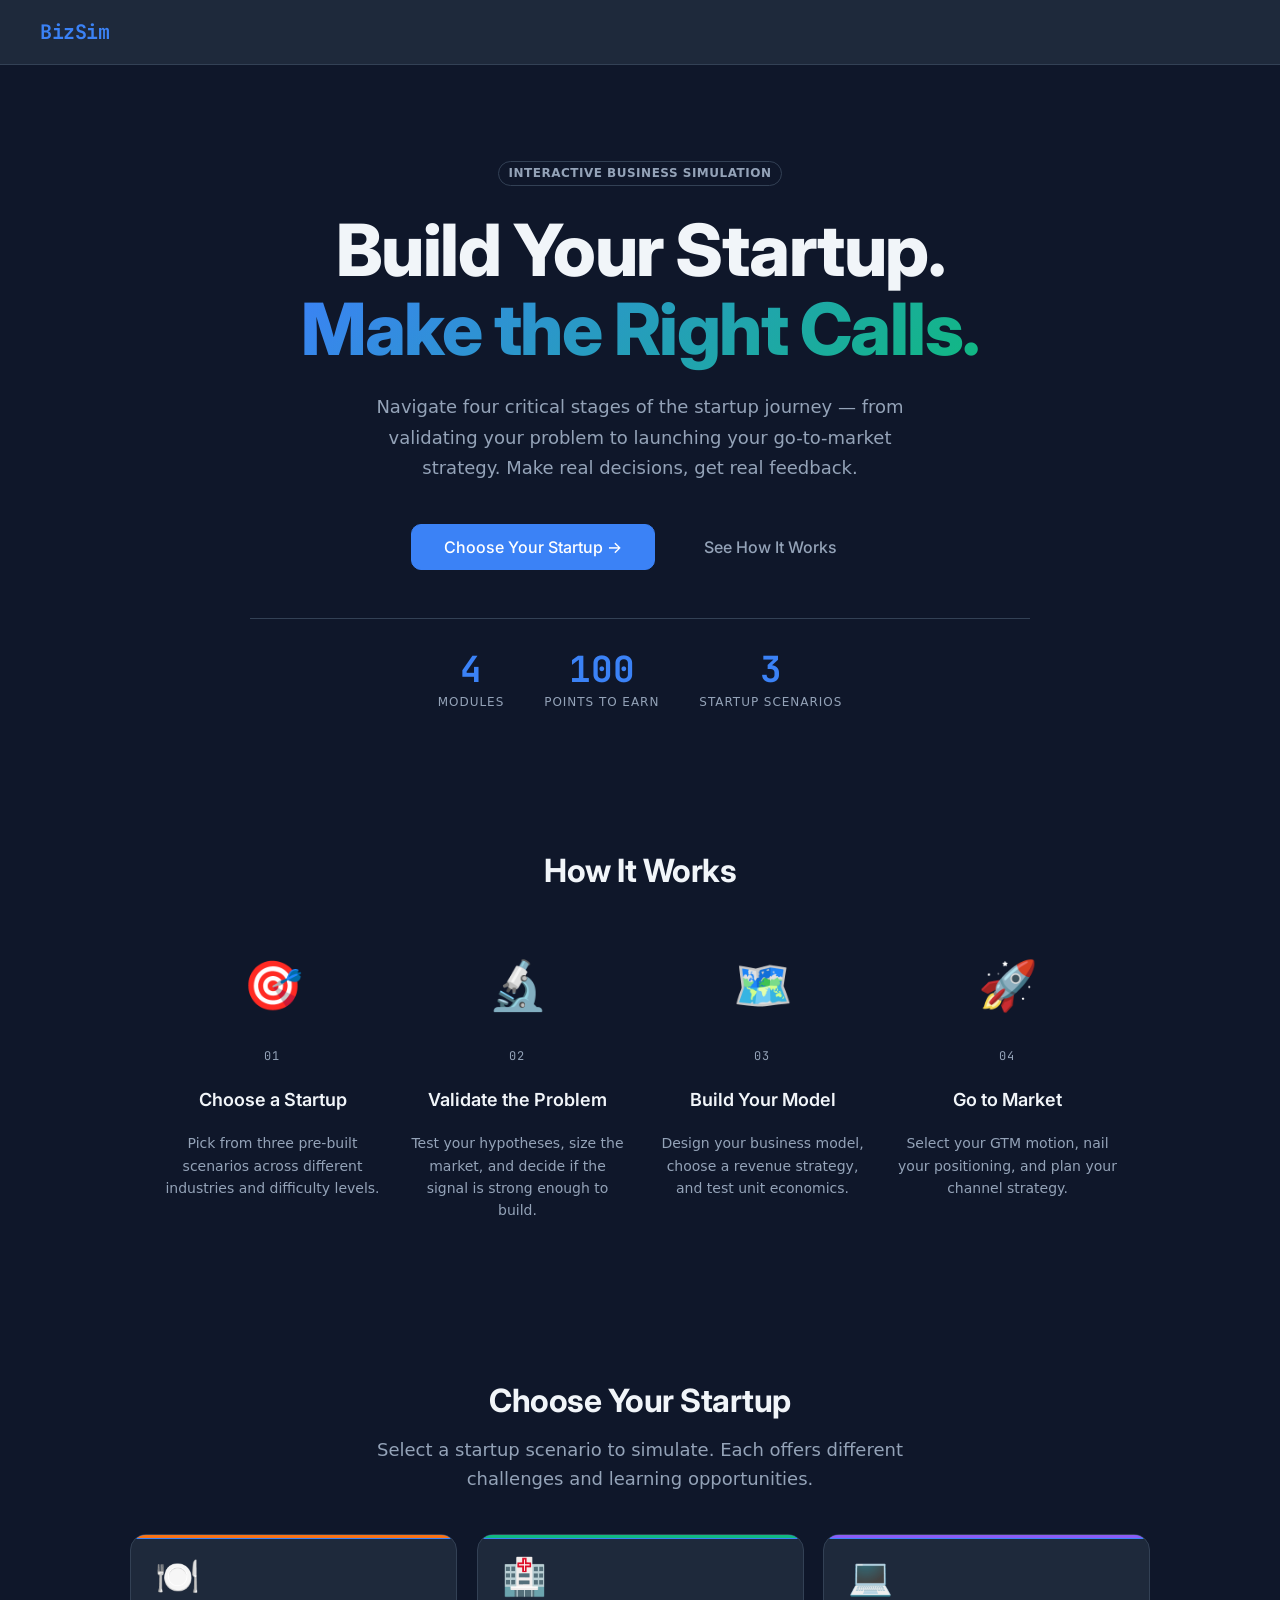
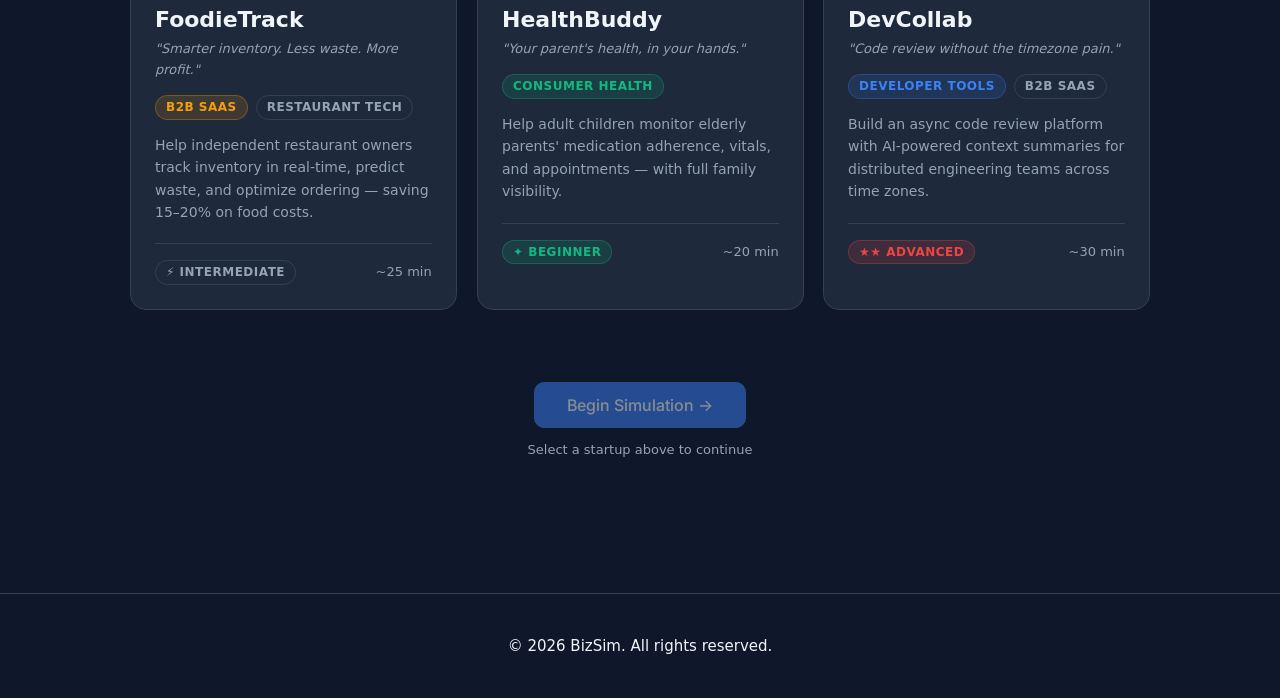
==== index.html @ 6f494bab "Initial commit: Interactive Business Simulation Co-Authored-By: Claude Sonnet 4.6 <noreply@anthropic" ====
<!DOCTYPE html>
<html lang="en">
<head>
  <meta charset="UTF-8">
  <meta name="viewport" content="width=device-width, initial-scale=1.0">
  <title>BizSim — Business Simulation</title>
  <link rel="stylesheet" href="css/main.css">
  <link rel="stylesheet" href="css/animations.css">
  <style>
    /* ─── Landing-specific styles ─────────────────────────────── */

    /* NAV */
    .landing-nav {
      position: fixed;
      top: 0;
      left: 0;
      right: 0;
      z-index: 100;
      display: flex;
      align-items: center;
      justify-content: space-between;
      padding: 16px 40px;
      background: var(--color-surface);
      border-bottom: 1px solid var(--color-border);
      backdrop-filter: blur(12px);
    }
    .landing-nav-logo {
      font-family: var(--font-mono, monospace);
      color: var(--color-primary);
      font-size: 20px;
      font-weight: 700;
      letter-spacing: -0.5px;
    }

    /* HERO */
    .hero {
      max-width: 860px;
      margin: 0 auto;
      padding: 160px 40px 80px;
      text-align: center;
    }
    .hero-eyebrow {
      display: inline-block;
      margin-bottom: 24px;
    }
    .hero-title {
      font-size: clamp(40px, 6vw, 72px);
      font-weight: 800;
      line-height: 1.1;
      letter-spacing: -1.5px;
      color: var(--color-text);
      margin-bottom: 24px;
    }
    .hero-subtitle {
      font-size: 18px;
      line-height: 1.7;
      color: var(--color-text-muted);
      max-width: 560px;
      margin: 0 auto 40px;
    }
    .hero-cta {
      display: flex;
      align-items: center;
      justify-content: center;
      gap: 16px;
      flex-wrap: wrap;
    }
    .hero-stats {
      display: flex;
      align-items: center;
      justify-content: center;
      gap: 40px;
      margin-top: 48px;
      padding-top: 32px;
      border-top: 1px solid var(--color-border);
    }
    .hero-stat {
      text-align: center;
    }
    .hero-stat-num {
      display: block;
      font-size: 36px;
      font-weight: 700;
      color: var(--color-primary);
      font-family: var(--font-mono, monospace);
      line-height: 1;
      margin-bottom: 6px;
    }
    .hero-stat-label {
      display: block;
      font-size: 12px;
      color: var(--color-text-muted);
      text-transform: uppercase;
      letter-spacing: 0.08em;
    }

    /* GRADIENT TEXT */
    .gradient-text {
      background: linear-gradient(135deg, var(--color-primary) 0%, var(--color-success) 100%);
      -webkit-background-clip: text;
      background-clip: text;
      -webkit-text-fill-color: transparent;
    }

    /* HOW IT WORKS */
    .how-it-works-section {
      max-width: 1100px;
      margin: 0 auto;
      padding: 60px 40px;
    }
    .section-title {
      font-size: 32px;
      font-weight: 700;
      text-align: center;
      margin-bottom: 16px;
      color: var(--color-text);
      letter-spacing: -0.5px;
    }
    .section-subtitle {
      text-align: center;
      color: var(--color-text-muted);
      font-size: 18px;
      margin-bottom: 40px;
      max-width: 600px;
      margin-left: auto;
      margin-right: auto;
    }
    .hiw-icon {
      font-size: 48px;
      margin-bottom: 12px;
      display: block;
    }
    .hiw-step-num {
      font-size: 12px;
      color: var(--color-text-muted);
      font-family: var(--font-mono, monospace);
      letter-spacing: 0.1em;
      margin-bottom: 10px;
    }
    .hiw-title {
      font-size: 18px;
      font-weight: 600;
      color: var(--color-text);
      margin-bottom: 10px;
    }
    .hiw-desc {
      font-size: 14px;
      color: var(--color-text-muted);
      line-height: 1.6;
    }

    /* SCENARIO SECTION */
    .scenario-section {
      max-width: 1100px;
      margin: 0 auto;
      padding: 60px 40px;
    }
    .scenario-cta {
      text-align: center;
      margin-top: 40px;
      padding: 32px;
    }
    .scenario-cta .btn {
      margin-bottom: 12px;
    }

    /* FOOTER */
    .landing-footer {
      text-align: center;
      padding: 40px;
      border-top: 1px solid var(--color-border);
      margin-top: 40px;
    }

    /* RESUME DASHBOARD */
    .resume-dashboard {
      max-width: 720px;
      margin: 80px auto;
      padding: 40px;
    }
    .resume-header {
      display: flex;
      align-items: flex-start;
      justify-content: space-between;
      margin-bottom: 24px;
    }
    .resume-score-num {
      font-size: 48px;
      font-weight: 700;
      color: var(--color-primary);
      font-family: var(--font-mono, monospace);
      line-height: 1;
    }
    .resume-title {
      font-size: 28px;
      font-weight: 700;
      color: var(--color-text);
      margin-top: 6px;
    }
    .resume-scenario-badge {
      margin-bottom: 20px;
    }
    .resume-module-row {
      display: flex;
      align-items: center;
      justify-content: space-between;
      padding: 12px 16px;
      background: var(--color-surface);
      border: 1px solid var(--color-border);
      border-radius: 8px;
      margin-bottom: 8px;
    }
    .resume-actions {
      display: flex;
      gap: 16px;
      margin-top: 32px;
      flex-wrap: wrap;
    }

    /* SCENARIO CARDS — enhanced selection */
    .scenario-card {
      position: relative;
      overflow: hidden;
      transition: transform 0.2s ease, box-shadow 0.2s ease;
    }
    .scenario-card:hover {
      transform: translateY(-4px);
      box-shadow: 0 16px 40px rgba(0, 0, 0, 0.4);
    }
    .scenario-card.selected {
      box-shadow: 0 0 0 2px var(--color-primary), 0 16px 40px rgba(59, 130, 246, 0.2);
    }
    .scenario-card-accent {
      position: absolute;
      top: 0;
      left: 0;
      right: 0;
      height: 3px;
    }
    .scenario-select-check {
      position: absolute;
      top: 16px;
      right: 16px;
      width: 24px;
      height: 24px;
      border-radius: 50%;
      background: var(--color-primary);
      color: white;
      font-size: 12px;
      font-weight: 700;
      display: flex;
      align-items: center;
      justify-content: center;
      opacity: 0;
      transform: scale(0.6);
      transition: opacity 0.2s ease, transform 0.2s ease;
    }
    .scenario-card.selected .scenario-select-check {
      opacity: 1;
      transform: scale(1);
    }
    .scenario-card-icon {
      font-size: 36px;
      margin-bottom: 12px;
    }
    .scenario-card-title {
      font-size: 22px;
      font-weight: 700;
      color: var(--color-text);
      margin-bottom: 6px;
    }
    .scenario-card-tagline {
      font-size: 13px;
      color: var(--color-text-muted);
      font-style: italic;
      margin-bottom: 14px;
    }
    .scenario-card-industry {
      display: flex;
      gap: 8px;
      flex-wrap: wrap;
      margin-bottom: 14px;
    }
    .scenario-card-description {
      font-size: 14px;
      color: var(--color-text-muted);
      line-height: 1.6;
      margin-bottom: 20px;
    }
    .scenario-card-footer {
      display: flex;
      align-items: center;
      justify-content: space-between;
      padding-top: 16px;
      border-top: 1px solid var(--color-border);
    }

    /* Scrolled-to anchor offset  */
    #how-it-works {
      scroll-margin-top: 80px;
    }
    #scenario-section {
      scroll-margin-top: 80px;
    }

    /* Utility */
    .hidden { display: none !important; }

    /* Small responsive tweaks */
    @media (max-width: 640px) {
      .landing-nav { padding: 14px 20px; }
      .hero { padding: 120px 20px 60px; }
      .hero-stats { gap: 24px; }
      .how-it-works-section,
      .scenario-section { padding: 40px 20px; }
      .resume-dashboard { padding: 24px 16px; margin: 60px auto; }
    }
  </style>
</head>
<body>
  <!-- No sidebar on landing page — full-width layout -->

  <!-- ── NAV BAR ──────────────────────────────────────────────── -->
  <nav class="landing-nav">
    <div class="landing-nav-logo">BizSim</div>
    <div class="landing-nav-actions">
      <button class="btn btn-ghost" id="btn-reset" style="display:none">Reset Simulation</button>
    </div>
  </nav>

  <!-- ── HERO (new users) ─────────────────────────────────────── -->
  <section class="hero fade-in-up" id="hero-section">
    <div class="hero-eyebrow badge badge-neutral">Interactive Business Simulation</div>
    <h1 class="hero-title">
      Build Your Startup.<br>
      <span class="gradient-text">Make the Right Calls.</span>
    </h1>
    <p class="hero-subtitle">
      Navigate four critical stages of the startup journey — from validating your problem to launching your go-to-market strategy. Make real decisions, get real feedback.
    </p>
    <div class="hero-cta">
      <button class="btn btn-primary btn-lg" id="btn-start-hero">Choose Your Startup →</button>
      <a href="#how-it-works" class="btn btn-ghost btn-lg">See How It Works</a>
    </div>

    <!-- Floating stats -->
    <div class="hero-stats">
      <div class="hero-stat">
        <span class="hero-stat-num">4</span>
        <span class="hero-stat-label">Modules</span>
      </div>
      <div class="hero-stat">
        <span class="hero-stat-num">100</span>
        <span class="hero-stat-label">Points to Earn</span>
      </div>
      <div class="hero-stat">
        <span class="hero-stat-num">3</span>
        <span class="hero-stat-label">Startup Scenarios</span>
      </div>
    </div>
  </section>

  <!-- ── RESUME DASHBOARD (returning users) ──────────────────── -->
  <section class="resume-dashboard hidden fade-in-up" id="resume-section">
    <div class="resume-header">
      <div>
        <div class="page-header-meta">WELCOME BACK</div>
        <h2 class="resume-title">Continue Your Simulation</h2>
      </div>
      <div class="resume-score-display">
        <div class="resume-score-num" id="resume-score">0</div>
        <div class="text-muted text-sm">/ 100 pts</div>
      </div>
    </div>
    <div class="resume-scenario-badge" id="resume-scenario-badge"></div>
    <div class="resume-modules" id="resume-modules"></div>
    <div class="resume-actions">
      <button class="btn btn-primary btn-lg" id="btn-resume">Continue Where I Left Off →</button>
      <button class="btn btn-ghost" id="btn-start-over">Start a New Scenario</button>
    </div>
  </section>

  <!-- ── HOW IT WORKS ─────────────────────────────────────────── -->
  <section class="how-it-works-section" id="how-it-works">
    <h2 class="section-title">How It Works</h2>
    <div class="how-it-works">

      <div class="how-it-works-step fade-in-up stagger-1">
        <span class="hiw-icon">🎯</span>
        <div class="hiw-step-num">01</div>
        <h3 class="hiw-title">Choose a Startup</h3>
        <p class="hiw-desc">Pick from three pre-built scenarios across different industries and difficulty levels.</p>
      </div>

      <div class="how-it-works-step fade-in-up stagger-2">
        <span class="hiw-icon">🔬</span>
        <div class="hiw-step-num">02</div>
        <h3 class="hiw-title">Validate the Problem</h3>
        <p class="hiw-desc">Test your hypotheses, size the market, and decide if the signal is strong enough to build.</p>
      </div>

      <div class="how-it-works-step fade-in-up stagger-3">
        <span class="hiw-icon">🗺️</span>
        <div class="hiw-step-num">03</div>
        <h3 class="hiw-title">Build Your Model</h3>
        <p class="hiw-desc">Design your business model, choose a revenue strategy, and test unit economics.</p>
      </div>

      <div class="how-it-works-step fade-in-up stagger-4">
        <span class="hiw-icon">🚀</span>
        <div class="hiw-step-num">04</div>
        <h3 class="hiw-title">Go to Market</h3>
        <p class="hiw-desc">Select your GTM motion, nail your positioning, and plan your channel strategy.</p>
      </div>

    </div>
  </section>

  <!-- ── SCENARIO SELECTION ───────────────────────────────────── -->
  <section class="scenario-section" id="scenario-section">
    <h2 class="section-title">Choose Your Startup</h2>
    <p class="section-subtitle">Select a startup scenario to simulate. Each offers different challenges and learning opportunities.</p>

    <div class="scenario-grid">

      <!-- FoodieTrack -->
      <div class="scenario-card fade-in-up stagger-1" data-scenario="foodietrack">
        <div class="scenario-card-accent" style="background: #F97316"></div>
        <div class="scenario-select-check">✓</div>
        <div class="scenario-card-icon">🍽️</div>
        <div class="scenario-card-title">FoodieTrack</div>
        <div class="scenario-card-tagline">"Smarter inventory. Less waste. More profit."</div>
        <div class="scenario-card-industry">
          <span class="badge badge-warning">B2B SaaS</span>
          <span class="badge badge-neutral">Restaurant Tech</span>
        </div>
        <p class="scenario-card-description">Help independent restaurant owners track inventory in real-time, predict waste, and optimize ordering — saving 15–20% on food costs.</p>
        <div class="scenario-card-footer">
          <span class="badge badge-neutral">⚡ Intermediate</span>
          <span class="text-muted text-sm">~25 min</span>
        </div>
      </div>

      <!-- HealthBuddy -->
      <div class="scenario-card fade-in-up stagger-2" data-scenario="healthbuddy">
        <div class="scenario-card-accent" style="background: #10B981"></div>
        <div class="scenario-select-check">✓</div>
        <div class="scenario-card-icon">🏥</div>
        <div class="scenario-card-title">HealthBuddy</div>
        <div class="scenario-card-tagline">"Your parent's health, in your hands."</div>
        <div class="scenario-card-industry">
          <span class="badge badge-success">Consumer Health</span>
        </div>
        <p class="scenario-card-description">Help adult children monitor elderly parents' medication adherence, vitals, and appointments — with full family visibility.</p>
        <div class="scenario-card-footer">
          <span class="badge badge-success">✦ Beginner</span>
          <span class="text-muted text-sm">~20 min</span>
        </div>
      </div>

      <!-- DevCollab -->
      <div class="scenario-card fade-in-up stagger-3" data-scenario="devcollab">
        <div class="scenario-card-accent" style="background: #8B5CF6"></div>
        <div class="scenario-select-check">✓</div>
        <div class="scenario-card-icon">💻</div>
        <div class="scenario-card-title">DevCollab</div>
        <div class="scenario-card-tagline">"Code review without the timezone pain."</div>
        <div class="scenario-card-industry">
          <span class="badge badge-primary">Developer Tools</span>
          <span class="badge badge-neutral">B2B SaaS</span>
        </div>
        <p class="scenario-card-description">Build an async code review platform with AI-powered context summaries for distributed engineering teams across time zones.</p>
        <div class="scenario-card-footer">
          <span class="badge badge-danger">★★ Advanced</span>
          <span class="text-muted text-sm">~30 min</span>
        </div>
      </div>

    </div>

    <div class="scenario-cta">
      <button class="btn btn-primary btn-lg" id="btn-begin" disabled>Begin Simulation →</button>
      <p class="text-muted text-sm" id="select-hint">Select a startup above to continue</p>
    </div>
  </section>

  <!-- ── FOOTER ───────────────────────────────────────────────── -->
  <footer class="landing-footer">
    <p>&copy; 2026 BizSim. All rights reserved.</p>
  <script src="js/data.js"></script>
  <script src="js/app.js"></script>
  <script>
    // ── INDEX PAGE LOGIC ─────────────────────────────────────────
    let selectedScenario = null;

    document.addEventListener('DOMContentLoaded', () => {
      const state = BizSim.getState();

      // Show resume dashboard for returning users
      if (state.started && state.scenario) {
        showResumeDashboard(state);
      }

      // ── Scenario card selection ──
      document.querySelectorAll('.scenario-card').forEach(card => {
        card.addEventListener('click', () => {
          document.querySelectorAll('.scenario-card').forEach(c => c.classList.remove('selected'));
          card.classList.add('selected');
          selectedScenario = card.dataset.scenario;
          document.getElementById('btn-begin').disabled = false;
          const name = BizSimData.scenarios[selectedScenario]?.name ?? selectedScenario;
          document.getElementById('select-hint').textContent = `Selected: ${name}`;
        });
      });

      // ── Begin simulation ──
      document.getElementById('btn-begin').addEventListener('click', () => {
        if (!selectedScenario) return;
        BizSim.setState({ scenario: selectedScenario, started: true });
        BizSim.navigate('module-1.html');
      });

      // ── Hero CTA → scroll to scenario picker ──
      document.getElementById('btn-start-hero')?.addEventListener('click', () => {
        document.getElementById('scenario-section').scrollIntoView({ behavior: 'smooth' });
      });

      // ── Resume button ──
      document.getElementById('btn-resume')?.addEventListener('click', () => {
        const modules = state.modules;
        let nextModule = 5;
        for (let i = 1; i <= 4; i++) {
          if (!modules[i]?.completed) { nextModule = i; break; }
        }
        if (nextModule > 4) BizSim.navigate('results.html');
        else BizSim.navigate(`module-${nextModule}.html`);
      });

      // ── Start over ──
      document.getElementById('btn-start-over')?.addEventListener('click', () => {
        document.getElementById('resume-section').classList.add('hidden');
        document.getElementById('hero-section').classList.remove('hidden');
        document.getElementById('scenario-section').scrollIntoView({ behavior: 'smooth' });
      });

      // ── Reset simulation ──
      document.getElementById('btn-reset')?.addEventListener('click', () => {
        if (confirm('Reset the simulation? All progress will be lost.')) {
          BizSim.reset();
        }
      });
    });

    function showResumeDashboard(state) {
      document.getElementById('hero-section').classList.add('hidden');
      document.getElementById('resume-section').classList.remove('hidden');
      document.getElementById('btn-reset').style.display = 'block';

      // Score
      document.getElementById('resume-score').textContent = state.totalScore ?? 0;

      // Scenario badge
      const scenario = BizSimData.scenarios[state.scenario];
      const pill = document.getElementById('resume-scenario-badge');
      if (scenario) {
        pill.innerHTML = `<span class="badge badge-neutral">${scenario.icon ?? ''} ${scenario.name}</span>`;
      }

      // Module status list
      const container = document.getElementById('resume-modules');
      const moduleNames = [
        'Problem & Market Validation',
        'Customer Discovery',
        'Business Model Basics',
        'Go-to-Market Strategy',
      ];
      container.innerHTML = moduleNames.map((name, i) => {
        const mod = state.modules?.[i + 1];
        const status = mod?.completed
          ? `<span class="badge badge-success">✓ ${mod.score} pts</span>`
          : `<span class="badge badge-neutral">Not started</span>`;
        return `<div class="resume-module-row"><span class="text-sm">Module ${i + 1}: ${name}</span>${status}</div>`;
      }).join('');
    }
  </script>
</body>
</html>
---- css/main.css ----
/* ==========================================================================
   BizSim — Main CSS
   Design System & Complete Component Library
   ========================================================================== */

@import url('https://fonts.googleapis.com/css2?family=Inter:wght@400;500;600;700;800&family=JetBrains+Mono:wght@400;500&display=swap');

/* ==========================================================================
   1. CSS CUSTOM PROPERTIES
   ========================================================================== */

:root {
  /* Color Palette */
  --color-bg:              #0F172A;
  --color-surface:         #1E293B;
  --color-surface-2:       #263548;
  --color-border:          #334155;
  --color-primary:         #3B82F6;
  --color-primary-hover:   #2563EB;
  --color-primary-glow:    rgba(59, 130, 246, 0.15);
  --color-success:         #10B981;
  --color-success-glow:    rgba(16, 185, 129, 0.15);
  --color-warning:         #F59E0B;
  --color-warning-glow:    rgba(245, 158, 11, 0.15);
  --color-danger:          #EF4444;
  --color-danger-glow:     rgba(239, 68, 68, 0.15);
  --color-text:            #F1F5F9;
  --color-text-muted:      #94A3B8;
  --color-text-subtle:     #64748B;
  --color-sidebar:         #0D1B2E;
  --color-sidebar-active:  #1E3A5F;

  /* Typography */
  --font-heading: 'Inter', system-ui, sans-serif;
  --font-body:    system-ui, -apple-system, sans-serif;
  --font-mono:    'JetBrains Mono', monospace;

  /* Spacing Scale */
  --space-1:  4px;
  --space-2:  8px;
  --space-3:  12px;
  --space-4:  16px;
  --space-5:  20px;
  --space-6:  24px;
  --space-8:  32px;
  --space-10: 40px;
  --space-12: 48px;
  --space-16: 64px;

  /* Border Radius */
  --radius-sm:   6px;
  --radius-md:   10px;
  --radius-lg:   16px;
  --radius-xl:   24px;
  --radius-full: 9999px;

  /* Shadows */
  --shadow-sm:          0 1px 3px rgba(0, 0, 0, 0.3), 0 1px 2px rgba(0, 0, 0, 0.4);
  --shadow-md:          0 4px 12px rgba(0, 0, 0, 0.4), 0 2px 4px rgba(0, 0, 0, 0.3);
  --shadow-lg:          0 12px 32px rgba(0, 0, 0, 0.5);
  --shadow-glow-primary: 0 0 20px rgba(59, 130, 246, 0.3);
}


/* ==========================================================================
   2. RESET & BASE
   ========================================================================== */

*,
*::before,
*::after {
  box-sizing: border-box;
  margin: 0;
  padding: 0;
}

html {
  scroll-behavior: smooth;
  -webkit-text-size-adjust: 100%;
}

body {
  background-color: var(--color-bg);
  color: var(--color-text);
  font-family: var(--font-body);
  font-size: 15px;
  line-height: 1.6;
  min-height: 100vh;
  -webkit-font-smoothing: antialiased;
  -moz-osx-font-smoothing: grayscale;
}

h1, h2, h3, h4, h5, h6 {
  font-family: var(--font-heading);
  line-height: 1.2;
  font-weight: 700;
}

a {
  color: var(--color-primary);
  text-decoration: none;
}

a:hover {
  text-decoration: underline;
}

img,
video,
svg {
  display: block;
  max-width: 100%;
}

button,
input,
select,
textarea {
  font-family: inherit;
  font-size: inherit;
}

ul,
ol {
  list-style: none;
}

hr {
  border: none;
  border-top: 1px solid var(--color-border);
}


/* ==========================================================================
   3. LAYOUT SHELL
   ========================================================================== */

.layout-shell {
  display: flex;
  height: 100vh;
  overflow: hidden;
}

.sidebar {
  width: 240px;
  flex-shrink: 0;
  display: flex;
  flex-direction: column;
  background-color: var(--color-sidebar);
  border-right: 1px solid var(--color-border);
  overflow-y: auto;
  overflow-x: hidden;
  scrollbar-width: thin;
  scrollbar-color: var(--color-border) transparent;
}

.sidebar::-webkit-scrollbar {
  width: 4px;
}

.sidebar::-webkit-scrollbar-track {
  background: transparent;
}

.sidebar::-webkit-scrollbar-thumb {
  background: var(--color-border);
  border-radius: var(--radius-full);
}

.main-content {
  flex: 1;
  overflow-y: auto;
  background-color: var(--color-bg);
  scrollbar-width: thin;
  scrollbar-color: var(--color-border) transparent;
}

.main-content::-webkit-scrollbar {
  width: 6px;
}

.main-content::-webkit-scrollbar-track {
  background: transparent;
}

.main-content::-webkit-scrollbar-thumb {
  background: var(--color-border);
  border-radius: var(--radius-full);
}

.page-wrapper {
  max-width: 900px;
  margin: 0 auto;
  padding: var(--space-10) var(--space-8);
}


/* ==========================================================================
   4. SIDEBAR COMPONENTS
   ========================================================================== */

/* Logo */
.sidebar-logo {
  padding: var(--space-6) var(--space-5);
  border-bottom: 1px solid var(--color-border);
  flex-shrink: 0;
}

.sidebar-logo-name,
.logo-text {
  font-family: var(--font-mono);
  font-size: 20px;
  font-weight: 700;
  color: var(--color-primary);
  letter-spacing: -0.5px;
  line-height: 1;
  margin-bottom: var(--space-1);
}

.sidebar-logo-tagline,
.logo-tagline {
  font-size: 11px;
  color: var(--color-text-subtle);
  font-weight: 400;
  letter-spacing: 0.3px;
}

/* Scenario Pill */
.sidebar-scenario-pill {
  display: flex;
  align-items: center;
  gap: var(--space-2);
  margin: var(--space-4) var(--space-5);
  padding: var(--space-2) var(--space-3);
  background-color: var(--color-surface);
  border: 1px solid var(--color-border);
  border-radius: var(--radius-full);
  font-size: 12px;
  color: var(--color-text-muted);
  font-weight: 500;
}

.sidebar-scenario-dot {
  width: 8px;
  height: 8px;
  border-radius: var(--radius-full);
  background-color: var(--color-primary);
  flex-shrink: 0;
}

.sidebar-scenario-name {
  overflow: hidden;
  text-overflow: ellipsis;
  white-space: nowrap;
}

/* Nav */
.sidebar-nav {
  display: flex;
  flex-direction: column;
  padding: var(--space-2) 0;
  flex: 1;
}

.sidebar-nav-item {
  display: flex;
  align-items: center;
  gap: var(--space-3);
  padding: 10px var(--space-5);
  color: var(--color-text-muted);
  font-size: 14px;
  font-weight: 500;
  text-decoration: none;
  cursor: pointer;
  position: relative;
  border-left: 3px solid transparent;
  transition: background-color 0.15s ease, color 0.15s ease, border-color 0.15s ease;
  user-select: none;
}

.sidebar-nav-item:hover:not(.locked) {
  background-color: var(--color-surface);
  color: var(--color-text);
  text-decoration: none;
}

.sidebar-nav-item.active {
  border-left-color: var(--color-primary);
  background-color: var(--color-sidebar-active);
  color: var(--color-text);
}

.sidebar-nav-item.locked {
  color: var(--color-text-subtle);
  cursor: not-allowed;
  opacity: 0.6;
}

.sidebar-nav-item.done {
  color: var(--color-success);
}

.sidebar-nav-icon,
.nav-icon {
  font-size: 16px;
  flex-shrink: 0;
  width: 20px;
  text-align: center;
}

.sidebar-nav-label,
.nav-label {
  flex: 1;
  overflow: hidden;
  text-overflow: ellipsis;
  white-space: nowrap;
}

.sidebar-nav-status,
.nav-status {
  font-size: 12px;
  flex-shrink: 0;
  margin-left: auto;
}

.sidebar-nav-item.done .sidebar-nav-status::after {
  content: '✓';
  color: var(--color-success);
}

.sidebar-nav-item.locked .sidebar-nav-status::after {
  content: '🔒';
  font-size: 11px;
}

/* Divider */
.sidebar-divider {
  border: none;
  border-top: 1px solid var(--color-border);
  margin: var(--space-4) var(--space-5);
}

/* Footer */
.sidebar-footer {
  padding: var(--space-5);
  border-top: 1px solid var(--color-border);
  flex-shrink: 0;
}


/* ==========================================================================
   5. HEALTH SCORE RING
   ========================================================================== */

.score-ring-container {
  position: relative;
  width: 80px;
  height: 80px;
  margin: 0 auto;
}

.score-ring-label {
  font-size: 11px;
  color: var(--color-text-subtle);
  text-transform: uppercase;
  letter-spacing: 0.8px;
  font-weight: 600;
  margin-bottom: var(--space-2);
}

.score-ring {
  width: 80px;
  height: 80px;
  overflow: visible;
}

.score-ring-track {
  fill: none;
  stroke: var(--color-surface-2);
  stroke-width: 6;
}

.score-ring-fill {
  fill: none;
  stroke: var(--color-primary);
  stroke-width: 6;
  stroke-linecap: round;
  stroke-dasharray: 251;
  stroke-dashoffset: 251;
  transition: stroke-dashoffset 1s cubic-bezier(0.4, 0, 0.2, 1);
}

.score-ring-text {
  position: absolute;
  top: 50%;
  left: 50%;
  transform: translate(-50%, -50%);
  text-align: center;
  pointer-events: none;
  display: flex;
  flex-direction: column;
  align-items: center;
  justify-content: center;
}

.score-ring-num {
  display: block;
  font-size: 18px;
  font-weight: 800;
  color: var(--color-text);
  font-family: var(--font-heading);
  line-height: 1;
}

.score-ring-denom {
  display: block;
  font-size: 10px;
  color: var(--color-text-muted);
}


/* ==========================================================================
   6. PAGE HEADER
   ========================================================================== */

.page-header {
  margin-bottom: var(--space-8);
}

.page-header-meta {
  display: inline-block;
  font-size: 11px;
  font-weight: 700;
  color: var(--color-primary);
  text-transform: uppercase;
  letter-spacing: 1.5px;
  margin-bottom: var(--space-3);
}

.page-header-title {
  font-size: 28px;
  font-weight: 700;
  color: var(--color-text);
  line-height: 1.2;
  margin-bottom: var(--space-2);
}

.page-header-subtitle {
  font-size: 16px;
  color: var(--color-text-muted);
  line-height: 1.5;
  max-width: 640px;
}

/* Step Indicator */
.step-indicator {
  display: flex;
  align-items: center;
  gap: 0;
  margin-top: var(--space-6);
}

.step-dot {
  width: 8px;
  height: 8px;
  border-radius: var(--radius-full);
  background-color: var(--color-surface);
  border: 2px solid var(--color-border);
  flex-shrink: 0;
  transition: all 0.2s ease;
  position: relative;
}

.step-dot.active,
.step-dot--active {
  width: 12px;
  height: 12px;
  background-color: var(--color-primary);
  border-color: var(--color-primary);
}

.step-dot.done,
.step-dot--done {
  background-color: var(--color-success);
  border-color: var(--color-success);
  display: flex;
  align-items: center;
  justify-content: center;
  width: 12px;
  height: 12px;
}

.step-dot.done::after,
.step-dot--done::after {
  content: '✓';
  font-size: 7px;
  color: var(--color-bg);
  font-weight: 800;
  line-height: 1;
}

.step-dot--upcoming {
  background-color: var(--color-surface);
  border-color: var(--color-border);
}

.step-connector {
  flex: 1;
  height: 0;
  border-top: 1px dashed var(--color-border);
  min-width: var(--space-4);
}


/* ==========================================================================
   7. CARDS
   ========================================================================== */

.card {
  background-color: var(--color-surface);
  border: 1px solid var(--color-border);
  border-radius: var(--radius-lg);
  padding: var(--space-6);
  box-shadow: var(--shadow-sm);
}

.card-elevated {
  background-color: var(--color-surface-2);
  border: 1px solid var(--color-border);
  border-radius: var(--radius-lg);
  padding: var(--space-6);
  box-shadow: var(--shadow-md);
}

.card-interactive {
  background-color: var(--color-surface);
  border: 1px solid var(--color-border);
  border-radius: var(--radius-lg);
  padding: var(--space-6);
  box-shadow: var(--shadow-sm);
  cursor: pointer;
  transition: transform 0.2s ease, box-shadow 0.2s ease, border-color 0.2s ease;
  user-select: none;
}

.card-interactive:hover {
  border-color: var(--color-primary);
  transform: translateY(-2px);
  box-shadow: var(--shadow-glow-primary);
}

.card-header {
  display: flex;
  align-items: center;
  justify-content: space-between;
  margin-bottom: var(--space-4);
}

.card-title {
  font-size: 18px;
  font-weight: 600;
  color: var(--color-text);
  line-height: 1.3;
}

.card-subtitle {
  font-size: 14px;
  color: var(--color-text-muted);
  margin-top: var(--space-1);
}

.card-body {
  /* main content area — no default styles, flexible */
}

.card-footer {
  display: flex;
  align-items: center;
  justify-content: space-between;
  border-top: 1px solid var(--color-border);
  padding-top: var(--space-4);
  margin-top: var(--space-4);
}


/* ==========================================================================
   8. BUTTONS
   ========================================================================== */

.btn {
  display: inline-flex;
  align-items: center;
  justify-content: center;
  gap: var(--space-2);
  padding: 10px var(--space-5);
  border-radius: var(--radius-md);
  font-family: var(--font-heading);
  font-size: 14px;
  font-weight: 500;
  line-height: 1;
  cursor: pointer;
  border: 1px solid transparent;
  text-decoration: none;
  white-space: nowrap;
  user-select: none;
  transition: all 0.15s ease;
  -webkit-tap-highlight-color: transparent;
}

.btn:focus-visible {
  outline: 2px solid var(--color-primary);
  outline-offset: 2px;
}

/* Variants */
.btn-primary {
  background-color: var(--color-primary);
  color: #fff;
  border-color: var(--color-primary);
}

.btn-primary:hover {
  background-color: var(--color-primary-hover);
  border-color: var(--color-primary-hover);
  box-shadow: var(--shadow-glow-primary);
}

.btn-secondary {
  background-color: transparent;
  color: var(--color-text);
  border-color: var(--color-border);
}

.btn-secondary:hover {
  background-color: var(--color-surface);
  border-color: var(--color-text-muted);
}

.btn-ghost {
  background-color: transparent;
  color: var(--color-text-muted);
  border-color: transparent;
}

.btn-ghost:hover {
  background-color: var(--color-surface);
  color: var(--color-text);
  border-color: transparent;
}

.btn-danger {
  background-color: var(--color-danger);
  color: #fff;
  border-color: var(--color-danger);
}

.btn-danger:hover {
  background-color: #DC2626;
  border-color: #DC2626;
}

.btn-success {
  background-color: var(--color-success);
  color: #fff;
  border-color: var(--color-success);
}

.btn-success:hover {
  background-color: #059669;
  border-color: #059669;
}

/* Sizes */
.btn-sm {
  padding: 6px var(--space-3);
  font-size: 13px;
  border-radius: var(--radius-sm);
}

.btn-lg {
  padding: 14px var(--space-8);
  font-size: 16px;
  border-radius: var(--radius-md);
}

.btn-full {
  width: 100%;
}

.btn[disabled],
.btn:disabled {
  opacity: 0.5;
  cursor: not-allowed;
  pointer-events: none;
}

/* Icon-only button */
.btn-icon {
  display: inline-flex;
  align-items: center;
  justify-content: center;
  width: 36px;
  height: 36px;
  padding: 0;
  border-radius: var(--radius-md);
  font-size: 16px;
  flex-shrink: 0;
}

.btn-icon.btn-sm {
  width: 28px;
  height: 28px;
  font-size: 14px;
}


/* ==========================================================================
   9. BADGES & TAGS
   ========================================================================== */

.badge {
  display: inline-flex;
  align-items: center;
  gap: var(--space-1);
  border-radius: var(--radius-full);
  padding: 3px 10px;
  font-size: 12px;
  font-weight: 600;
  text-transform: uppercase;
  letter-spacing: 0.5px;
  line-height: 1.4;
  white-space: nowrap;
}

.badge-primary {
  background-color: var(--color-primary-glow);
  color: var(--color-primary);
  border: 1px solid rgba(59, 130, 246, 0.3);
}

.badge-success {
  background-color: var(--color-success-glow);
  color: var(--color-success);
  border: 1px solid rgba(16, 185, 129, 0.3);
}

.badge-warning {
  background-color: var(--color-warning-glow);
  color: var(--color-warning);
  border: 1px solid rgba(245, 158, 11, 0.3);
}

.badge-danger {
  background-color: var(--color-danger-glow);
  color: var(--color-danger);
  border: 1px solid rgba(239, 68, 68, 0.3);
}

.badge-neutral {
  background-color: transparent;
  color: var(--color-text-muted);
  border: 1px solid var(--color-border);
}

.badge-lg {
  padding: 6px 14px;
  font-size: 14px;
}

/* Tag buttons for multi-select */
.tag-btn {
  display: inline-flex;
  align-items: center;
  gap: var(--space-1);
  border-radius: var(--radius-full);
  padding: 5px 14px;
  font-size: 13px;
  font-weight: 500;
  cursor: pointer;
  border: 1px solid var(--color-border);
  background-color: transparent;
  color: var(--color-text-muted);
  transition: all 0.15s ease;
  user-select: none;
}

.tag-btn:hover {
  border-color: var(--color-primary);
  color: var(--color-primary);
  background-color: var(--color-primary-glow);
}

.tag-btn.active {
  background-color: var(--color-primary);
  color: #fff;
  border-color: var(--color-primary);
}


/* ==========================================================================
   10. FORM ELEMENTS
   ========================================================================== */

.form-group {
  margin-bottom: var(--space-5);
}

.form-label {
  display: flex;
  align-items: center;
  justify-content: space-between;
  font-size: 14px;
  font-weight: 500;
  color: var(--color-text);
  margin-bottom: 6px;
}

.form-label-hint {
  font-size: 12px;
  font-weight: 400;
  color: var(--color-text-muted);
}

.form-input {
  display: block;
  width: 100%;
  background-color: var(--color-surface);
  border: 1px solid var(--color-border);
  border-radius: var(--radius-md);
  padding: 10px 14px;
  color: var(--color-text);
  font-size: 14px;
  line-height: 1.5;
  transition: border-color 0.15s ease, box-shadow 0.15s ease;
  outline: none;
  appearance: none;
  -webkit-appearance: none;
}

.form-input::placeholder {
  color: var(--color-text-subtle);
}

.form-input:hover {
  border-color: var(--color-text-muted);
}

.form-input:focus {
  border-color: var(--color-primary);
  box-shadow: 0 0 0 3px var(--color-primary-glow);
}

.form-textarea {
  display: block;
  width: 100%;
  background-color: var(--color-surface);
  border: 1px solid var(--color-border);
  border-radius: var(--radius-md);
  padding: 10px 14px;
  color: var(--color-text);
  font-size: 14px;
  line-height: 1.6;
  min-height: 100px;
  resize: vertical;
  transition: border-color 0.15s ease, box-shadow 0.15s ease;
  outline: none;
  appearance: none;
}

.form-textarea::placeholder {
  color: var(--color-text-subtle);
}

.form-textarea:hover {
  border-color: var(--color-text-muted);
}

.form-textarea:focus {
  border-color: var(--color-primary);
  box-shadow: 0 0 0 3px var(--color-primary-glow);
}

.form-select {
  display: block;
  width: 100%;
  background-color: var(--color-surface);
  border: 1px solid var(--color-border);
  border-radius: var(--radius-md);
  padding: 10px 40px 10px 14px;
  color: var(--color-text);
  font-size: 14px;
  line-height: 1.5;
  cursor: pointer;
  transition: border-color 0.15s ease, box-shadow 0.15s ease;
  outline: none;
  appearance: none;
  -webkit-appearance: none;
  background-image: url("data:image/svg+xml,%3Csvg xmlns='http://www.w3.org/2000/svg' width='12' height='12' viewBox='0 0 12 12'%3E%3Cpath fill='%2394A3B8' d='M6 8L1 3h10z'/%3E%3C/svg%3E");
  background-repeat: no-repeat;
  background-position: right 14px center;
}

.form-select:hover {
  border-color: var(--color-text-muted);
}

.form-select:focus {
  border-color: var(--color-primary);
  box-shadow: 0 0 0 3px var(--color-primary-glow);
}

.form-select option {
  background-color: var(--color-surface-2);
  color: var(--color-text);
}

.form-hint {
  font-size: 12px;
  color: var(--color-text-muted);
  margin-top: var(--space-1);
  line-height: 1.4;
}

.form-error {
  font-size: 12px;
  color: var(--color-danger);
  margin-top: var(--space-1);
  display: flex;
  align-items: center;
  gap: var(--space-1);
}

.input-group {
  display: flex;
  align-items: center;
  gap: var(--space-3);
}

.input-group .form-label {
  flex-shrink: 0;
  margin-bottom: 0;
  min-width: 100px;
}

.input-group .form-input {
  flex: 1;
}


/* ==========================================================================
   11. RANGE SLIDERS
   ========================================================================== */

.range-group {
  width: 100%;
}

.range-header {
  display: flex;
  align-items: center;
  justify-content: space-between;
  margin-bottom: var(--space-2);
}

.range-header-label {
  font-size: 14px;
  font-weight: 500;
  color: var(--color-text);
}

.range-header-value {
  font-family: var(--font-mono);
  font-size: 14px;
  font-weight: 500;
  color: var(--color-primary);
  min-width: 48px;
  text-align: right;
}

.range-slider {
  -webkit-appearance: none;
  appearance: none;
  width: 100%;
  height: 6px;
  border-radius: var(--radius-full);
  background: linear-gradient(
    to right,
    var(--color-primary) var(--slider-fill, 50%),
    var(--color-surface-2) var(--slider-fill, 50%)
  );
  outline: none;
  cursor: pointer;
  margin: var(--space-2) 0;
  transition: background 0.05s;
}

.range-slider::-webkit-slider-thumb {
  -webkit-appearance: none;
  appearance: none;
  width: 18px;
  height: 18px;
  border-radius: var(--radius-full);
  background-color: var(--color-primary);
  cursor: pointer;
  border: none;
  box-shadow: 0 0 0 3px rgba(59, 130, 246, 0.2);
  transition: box-shadow 0.15s ease, transform 0.15s ease;
}

.range-slider::-webkit-slider-thumb:hover {
  box-shadow: 0 0 0 5px rgba(59, 130, 246, 0.3);
  transform: scale(1.1);
}

.range-slider::-moz-range-thumb {
  width: 18px;
  height: 18px;
  border-radius: var(--radius-full);
  background-color: var(--color-primary);
  cursor: pointer;
  border: none;
  box-shadow: 0 0 0 3px rgba(59, 130, 246, 0.2);
}

.range-slider::-moz-range-track {
  height: 6px;
  border-radius: var(--radius-full);
  background: var(--color-surface-2);
}

.range-labels {
  display: flex;
  justify-content: space-between;
  margin-top: var(--space-1);
}

.range-labels span {
  font-size: 11px;
  color: var(--color-text-subtle);
}


/* ==========================================================================
   12. PROGRESS ELEMENTS
   ========================================================================== */

.progress-bar {
  width: 100%;
  height: 8px;
  background-color: var(--color-surface-2);
  border-radius: var(--radius-full);
  overflow: hidden;
}

.progress-fill {
  height: 100%;
  border-radius: var(--radius-full);
  background: linear-gradient(90deg, var(--color-primary), #60A5FA);
  transition: width 0.6s cubic-bezier(0.4, 0, 0.2, 1);
  min-width: 0;
}

.progress-fill-success {
  background: linear-gradient(90deg, var(--color-success), #34D399);
}

.progress-fill-warning {
  background: linear-gradient(90deg, var(--color-warning), #FCD34D);
}

.progress-bar-labeled {
  display: flex;
  flex-direction: column;
  gap: var(--space-2);
}

.progress-bar-top {
  display: flex;
  align-items: center;
  justify-content: space-between;
}

.progress-bar-title {
  font-size: 13px;
  font-weight: 500;
  color: var(--color-text-muted);
}

.progress-bar-pct {
  font-size: 13px;
  font-weight: 600;
  color: var(--color-text);
  font-family: var(--font-mono);
}

/* Module progress item (for results page) */
.module-progress-item {
  display: flex;
  flex-direction: column;
  gap: var(--space-2);
  padding: var(--space-3) 0;
  border-bottom: 1px solid var(--color-border);
}

.module-progress-item:last-child {
  border-bottom: none;
}

.module-progress-row {
  display: flex;
  align-items: center;
  justify-content: space-between;
  gap: var(--space-4);
}

.module-progress-name {
  font-size: 14px;
  font-weight: 500;
  color: var(--color-text);
  flex: 1;
}

.module-progress-score {
  font-size: 14px;
  font-weight: 700;
  color: var(--color-primary);
  font-family: var(--font-mono);
  min-width: 48px;
  text-align: right;
}


/* ==========================================================================
   13. DATA TABLE
   ========================================================================== */

.data-table {
  width: 100%;
  border-collapse: collapse;
  font-size: 14px;
}

.data-table thead {
  position: sticky;
  top: 0;
  z-index: 1;
}

.data-table th {
  background-color: var(--color-surface-2);
  color: var(--color-text-muted);
  font-size: 12px;
  font-weight: 600;
  text-transform: uppercase;
  letter-spacing: 0.7px;
  padding: 10px var(--space-4);
  text-align: left;
  border-bottom: 1px solid var(--color-border);
  white-space: nowrap;
}

.data-table th:first-child {
  border-radius: var(--radius-sm) 0 0 0;
}

.data-table th:last-child {
  border-radius: 0 var(--radius-sm) 0 0;
}

.data-table td {
  padding: var(--space-3) var(--space-4);
  color: var(--color-text);
  border-bottom: 1px solid var(--color-border);
  vertical-align: middle;
}

.data-table tr:last-child td {
  border-bottom: none;
}

.data-table tbody tr {
  transition: background-color 0.1s ease;
}

.data-table tbody tr:hover td {
  background-color: var(--color-surface-2);
}

/* Table wrapper with scroll */
.data-table-wrapper {
  border: 1px solid var(--color-border);
  border-radius: var(--radius-lg);
  overflow: hidden;
  overflow-x: auto;
}


/* ==========================================================================
   14. ALERT / FEEDBACK PANELS
   ========================================================================== */

.alert {
  display: flex;
  align-items: flex-start;
  gap: var(--space-3);
  border-radius: var(--radius-md);
  padding: 14px var(--space-4);
  border-left: 3px solid transparent;
}

.alert-icon {
  font-size: 16px;
  flex-shrink: 0;
  margin-top: 1px;
}

.alert-content {
  flex: 1;
}

.alert-title {
  font-size: 14px;
  font-weight: 600;
  line-height: 1.4;
}

.alert-body {
  font-size: 14px;
  color: var(--color-text-muted);
  margin-top: var(--space-1);
  line-height: 1.5;
}

.alert-success {
  background-color: var(--color-success-glow);
  border-left-color: var(--color-success);
}

.alert-success .alert-title {
  color: var(--color-success);
}

.alert-warning {
  background-color: var(--color-warning-glow);
  border-left-color: var(--color-warning);
}

.alert-warning .alert-title {
  color: var(--color-warning);
}

.alert-danger {
  background-color: var(--color-danger-glow);
  border-left-color: var(--color-danger);
}

.alert-danger .alert-title {
  color: var(--color-danger);
}

.alert-info {
  background-color: var(--color-primary-glow);
  border-left-color: var(--color-primary);
}

.alert-info .alert-title {
  color: var(--color-primary);
}


/* ==========================================================================
   15. MODAL
   ========================================================================== */

.modal-overlay {
  position: fixed;
  inset: 0;
  background-color: rgba(0, 0, 0, 0.6);
  backdrop-filter: blur(4px);
  -webkit-backdrop-filter: blur(4px);
  display: flex;
  align-items: center;
  justify-content: center;
  z-index: 1000;
  padding: var(--space-4);
}

.modal-box {
  background-color: var(--color-surface);
  border: 1px solid var(--color-border);
  border-radius: var(--radius-xl);
  padding: var(--space-8);
  max-width: 520px;
  width: 100%;
  box-shadow: var(--shadow-lg);
  position: relative;
}

.modal-header {
  display: flex;
  align-items: flex-start;
  justify-content: space-between;
  margin-bottom: var(--space-5);
  gap: var(--space-4);
}

.modal-title {
  font-size: 20px;
  font-weight: 700;
  color: var(--color-text);
  line-height: 1.3;
}

.modal-close {
  flex-shrink: 0;
  color: var(--color-text-muted);
}

.modal-body {
  margin-bottom: var(--space-6);
  font-size: 15px;
  color: var(--color-text-muted);
  line-height: 1.6;
}

.modal-footer {
  display: flex;
  align-items: center;
  justify-content: flex-end;
  gap: var(--space-3);
}


/* ==========================================================================
   16. DRAG & DROP
   ========================================================================== */

.drag-grid {
  display: grid;
  grid-template-columns: repeat(3, 1fr);
  gap: var(--space-3);
}

.drag-card {
  background-color: var(--color-surface);
  border: 1px solid var(--color-border);
  border-radius: var(--radius-md);
  padding: var(--space-3) var(--space-4);
  font-size: 14px;
  font-weight: 500;
  color: var(--color-text);
  cursor: grab;
  transition: transform 0.2s ease, box-shadow 0.2s ease, border-color 0.2s ease, opacity 0.2s ease;
  user-select: none;
  display: flex;
  align-items: center;
  gap: var(--space-2);
}

.drag-card:hover {
  border-color: var(--color-primary);
  transform: translateY(-1px);
  box-shadow: var(--shadow-glow-primary);
}

.drag-card:active {
  cursor: grabbing;
}

.drag-card.dragging {
  opacity: 0.4;
  transform: scale(0.95);
}

.drag-card.correct-placed {
  border-color: var(--color-success);
  background-color: var(--color-success-glow);
}

.drag-card.incorrect-placed {
  border-color: var(--color-danger);
  background-color: var(--color-danger-glow);
}

.drop-zones {
  display: grid;
  grid-template-columns: repeat(3, 1fr);
  gap: var(--space-4);
}

.drop-zone {
  background-color: var(--color-surface-2);
  border: 2px dashed var(--color-border);
  border-radius: var(--radius-lg);
  min-height: 150px;
  padding: var(--space-3);
  transition: border-color 0.15s ease, background-color 0.15s ease;
  display: flex;
  flex-direction: column;
  gap: var(--space-2);
}

.drop-zone.highlight {
  border-color: var(--color-primary);
  background-color: var(--color-primary-glow);
}

.drop-zone-label {
  font-size: 12px;
  font-weight: 600;
  text-transform: uppercase;
  letter-spacing: 0.7px;
  color: var(--color-text-subtle);
  margin-bottom: var(--space-2);
}

.drop-zone-count {
  /* inherits .badge styles, apply .badge.badge-primary in HTML */
  align-self: flex-start;
}


/* ==========================================================================
   17. SCORE DISPLAY
   ========================================================================== */

.score-display {
  display: flex;
  flex-direction: column;
  align-items: center;
  justify-content: center;
  padding: var(--space-10) var(--space-6);
  text-align: center;
}

.score-number {
  font-size: 64px;
  font-weight: 800;
  color: var(--color-primary);
  font-family: var(--font-heading);
  line-height: 1;
  letter-spacing: -2px;
}

.score-label {
  font-size: 16px;
  color: var(--color-text-muted);
  margin-top: var(--space-2);
  font-weight: 500;
}

.score-breakdown {
  width: 100%;
  max-width: 400px;
  margin-top: var(--space-6);
  display: flex;
  flex-direction: column;
  gap: var(--space-2);
}

.score-breakdown-item {
  display: flex;
  align-items: center;
  justify-content: space-between;
  padding: var(--space-2) 0;
  border-bottom: 1px solid var(--color-border);
  font-size: 14px;
}

.score-breakdown-item:last-child {
  border-bottom: none;
}

.score-breakdown-activity {
  color: var(--color-text-muted);
}

.score-breakdown-points {
  font-family: var(--font-mono);
  font-weight: 600;
  color: var(--color-success);
}

.score-badge-awarded {
  display: flex;
  flex-direction: column;
  align-items: center;
  gap: var(--space-3);
  padding: var(--space-6);
  background-color: var(--color-primary-glow);
  border: 1px solid rgba(59, 130, 246, 0.3);
  border-radius: var(--radius-xl);
}

.score-badge-icon {
  font-size: 48px;
  line-height: 1;
}

.score-badge-name {
  font-size: 16px;
  font-weight: 700;
  color: var(--color-text);
}

.score-badge-desc {
  font-size: 13px;
  color: var(--color-text-muted);
  text-align: center;
}


/* ==========================================================================
   18. UNIT ECONOMICS CALCULATOR
   ========================================================================== */

.calc-grid {
  display: grid;
  grid-template-columns: 1fr 1fr;
  gap: var(--space-6);
}

.calc-input-group {
  margin-bottom: var(--space-5);
}

.calc-input-group .form-label {
  font-size: 13px;
  color: var(--color-text-muted);
}

.calc-result-grid {
  display: grid;
  grid-template-columns: repeat(3, 1fr);
  gap: var(--space-4);
}

.calc-result-card {
  background-color: var(--color-surface-2);
  border: 1px solid var(--color-border);
  border-radius: var(--radius-md);
  padding: var(--space-5);
  text-align: center;
  display: flex;
  flex-direction: column;
  align-items: center;
  gap: var(--space-2);
}

.calc-result-value {
  font-size: 32px;
  font-weight: 700;
  font-family: var(--font-heading);
  line-height: 1;
  color: var(--color-text);
}

.calc-result-value.positive {
  color: var(--color-success);
}

.calc-result-value.warning {
  color: var(--color-warning);
}

.calc-result-value.negative {
  color: var(--color-danger);
}

.calc-result-label {
  font-size: 12px;
  color: var(--color-text-muted);
  font-weight: 500;
  text-transform: uppercase;
  letter-spacing: 0.5px;
}

.calc-result-status {
  /* use badge classes in HTML */
}


/* ==========================================================================
   19. SCENARIO CARDS
   ========================================================================== */

.scenario-grid {
  display: grid;
  grid-template-columns: repeat(3, 1fr);
  gap: var(--space-5);
}

.scenario-card {
  background-color: var(--color-surface);
  border: 1px solid var(--color-border);
  border-radius: var(--radius-lg);
  padding: var(--space-6);
  cursor: pointer;
  position: relative;
  overflow: hidden;
  transition: transform 0.2s ease, box-shadow 0.2s ease, border-color 0.2s ease;
  user-select: none;
}

.scenario-card::before {
  content: '';
  position: absolute;
  top: 0;
  left: 0;
  right: 0;
  height: 4px;
  background-color: var(--scenario-color, var(--color-primary));
  border-radius: var(--radius-lg) var(--radius-lg) 0 0;
}

.scenario-card:hover {
  transform: translateY(-2px);
  box-shadow: var(--shadow-glow-primary);
  border-color: var(--color-primary);
}

.scenario-card.selected {
  border: 2px solid var(--color-primary);
  box-shadow: var(--shadow-glow-primary);
}

.scenario-card-accent {
  /* handled via ::before pseudo-element + --scenario-color var */
}

.scenario-card-icon {
  font-size: 48px;
  line-height: 1;
  margin-bottom: var(--space-4);
  display: block;
}

.scenario-card-title {
  font-size: 20px;
  font-weight: 700;
  color: var(--color-text);
  margin-bottom: var(--space-2);
  line-height: 1.2;
}

.scenario-card-industry {
  margin-bottom: var(--space-3);
}

.scenario-card-description {
  font-size: 14px;
  color: var(--color-text-muted);
  line-height: 1.5;
  margin-bottom: var(--space-4);
}

.scenario-card-difficulty {
  /* use badge classes in HTML */
}

.scenario-select-check {
  position: absolute;
  top: var(--space-4);
  right: var(--space-4);
  width: 24px;
  height: 24px;
  border-radius: var(--radius-full);
  background-color: var(--color-primary);
  display: none;
  align-items: center;
  justify-content: center;
  font-size: 13px;
  color: #fff;
  font-weight: 800;
  box-shadow: var(--shadow-glow-primary);
}

.scenario-card.selected .scenario-select-check {
  display: flex;
}


/* ==========================================================================
   20. LEAN CANVAS GRID
   ========================================================================== */

.canvas-grid {
  display: grid;
  grid-template-columns: 1fr 1fr 1.2fr 1fr 1fr;
  grid-template-rows: auto auto auto;
  grid-template-areas:
    "problem solution uvp channels customer-segments"
    "problem key-metrics uvp channels customer-segments"
    "cost-structure cost-structure revenue-streams revenue-streams unfair-advantage";
  gap: 2px;
  background-color: var(--color-border);
  border: 2px solid var(--color-border);
  border-radius: var(--radius-lg);
  overflow: hidden;
}

.canvas-cell {
  background-color: var(--color-surface-2);
  padding: var(--space-4);
  min-height: 120px;
  display: flex;
  flex-direction: column;
}

.canvas-cell[data-area="problem"] {
  grid-area: problem;
}
.canvas-cell[data-area="solution"] {
  grid-area: solution;
}
.canvas-cell[data-area="uvp"] {
  grid-area: uvp;
}
.canvas-cell[data-area="channels"] {
  grid-area: channels;
}
.canvas-cell[data-area="customer-segments"] {
  grid-area: customer-segments;
}
.canvas-cell[data-area="key-metrics"] {
  grid-area: key-metrics;
}
.canvas-cell[data-area="cost-structure"] {
  grid-area: cost-structure;
}
.canvas-cell[data-area="revenue-streams"] {
  grid-area: revenue-streams;
}
.canvas-cell[data-area="unfair-advantage"] {
  grid-area: unfair-advantage;
}

.canvas-cell-label {
  font-size: 11px;
  font-weight: 700;
  text-transform: uppercase;
  letter-spacing: 0.8px;
  color: var(--color-text-subtle);
  margin-bottom: var(--space-2);
  flex-shrink: 0;
}

.canvas-cell textarea {
  flex: 1;
  border: none;
  background-color: transparent;
  color: var(--color-text);
  font-size: 13px;
  line-height: 1.5;
  resize: none;
  outline: none;
  width: 100%;
  font-family: var(--font-body);
}

.canvas-cell textarea::placeholder {
  color: var(--color-text-subtle);
  font-size: 12px;
}


/* ==========================================================================
   21. GTM MOTION CARDS
   ========================================================================== */

.motion-grid {
  display: grid;
  grid-template-columns: 1fr 1fr;
  gap: var(--space-4);
}

.motion-card {
  background-color: var(--color-surface);
  border: 1px solid var(--color-border);
  border-radius: var(--radius-lg);
  padding: var(--space-5);
  cursor: pointer;
  transition: transform 0.2s ease, box-shadow 0.2s ease, border-color 0.2s ease;
  user-select: none;
}

.motion-card:hover {
  border-color: var(--color-primary);
  transform: translateY(-2px);
  box-shadow: var(--shadow-glow-primary);
}

.motion-card.selected {
  border-color: var(--color-primary);
  box-shadow: var(--shadow-glow-primary);
  background-color: var(--color-primary-glow);
}

.motion-card-icon {
  font-size: 32px;
  line-height: 1;
  margin-bottom: var(--space-3);
  display: block;
}

.motion-card-name {
  font-size: 16px;
  font-weight: 600;
  color: var(--color-text);
  margin-bottom: var(--space-2);
}

.motion-card-desc {
  font-size: 13px;
  color: var(--color-text-muted);
  line-height: 1.5;
  margin-bottom: var(--space-3);
}

.motion-card-examples {
  display: flex;
  flex-wrap: wrap;
  gap: var(--space-2);
}


/* ==========================================================================
   22. INTERVIEW SIMULATION
   ========================================================================== */

.interview-container {
  display: flex;
  flex-direction: column;
  gap: var(--space-4);
}

.interview-bubble {
  background-color: var(--color-surface-2);
  border-radius: var(--radius-lg);
  padding: var(--space-4);
  font-size: 15px;
  color: var(--color-text);
  line-height: 1.6;
  position: relative;
}

.interview-bubble.interviewer {
  border-left: 3px solid var(--color-primary);
}

.interview-bubble.customer {
  border-left: 3px solid var(--color-success);
}

.interview-bubble-name {
  font-size: 12px;
  font-weight: 600;
  text-transform: uppercase;
  letter-spacing: 0.6px;
  margin-bottom: var(--space-2);
}

.interview-bubble.interviewer .interview-bubble-name {
  color: var(--color-primary);
}

.interview-bubble.customer .interview-bubble-name {
  color: var(--color-success);
}

.interview-options {
  display: flex;
  flex-direction: column;
  gap: 10px;
  margin-top: var(--space-3);
}

.interview-option {
  background-color: var(--color-surface);
  border: 1px solid var(--color-border);
  border-radius: var(--radius-md);
  padding: var(--space-3) var(--space-4);
  font-size: 14px;
  color: var(--color-text);
  cursor: pointer;
  transition: border-color 0.15s ease, background-color 0.15s ease, box-shadow 0.15s ease;
  line-height: 1.5;
}

.interview-option:hover {
  border-color: var(--color-primary);
  background-color: var(--color-primary-glow);
}

.interview-option.selected {
  border-color: var(--color-primary);
  background-color: var(--color-primary-glow);
}

.interview-option.correct {
  border-color: var(--color-success);
  background-color: var(--color-success-glow);
  color: var(--color-text);
}

.interview-option.incorrect {
  border-color: var(--color-danger);
  background-color: var(--color-danger-glow);
  color: var(--color-text);
}


/* ==========================================================================
   23. MODULE NAVIGATION BAR
   ========================================================================== */

.module-nav {
  display: flex;
  align-items: center;
  justify-content: space-between;
  padding-top: var(--space-8);
  margin-top: var(--space-8);
  border-top: 1px solid var(--color-border);
}

.module-nav-back {
  display: inline-flex;
  align-items: center;
  gap: var(--space-2);
  color: var(--color-text-muted);
  font-size: 14px;
  font-weight: 500;
  cursor: pointer;
  padding: 10px var(--space-4);
  border-radius: var(--radius-md);
  border: 1px solid transparent;
  transition: all 0.15s ease;
  background-color: transparent;
  text-decoration: none;
}

.module-nav-back:hover {
  background-color: var(--color-surface);
  color: var(--color-text);
  text-decoration: none;
}

.module-nav-back::before {
  content: '←';
  font-size: 16px;
}

.module-nav-next {
  display: inline-flex;
  align-items: center;
  gap: var(--space-2);
  background-color: var(--color-primary);
  color: #fff;
  font-size: 14px;
  font-weight: 500;
  cursor: pointer;
  padding: 10px var(--space-5);
  border-radius: var(--radius-md);
  border: 1px solid var(--color-primary);
  transition: all 0.15s ease;
  text-decoration: none;
}

.module-nav-next:hover {
  background-color: var(--color-primary-hover);
  border-color: var(--color-primary-hover);
  box-shadow: var(--shadow-glow-primary);
  text-decoration: none;
}

.module-nav-next::after {
  content: '→';
  font-size: 16px;
}


/* ==========================================================================
   24. LANDING PAGE — HERO
   ========================================================================== */

.hero {
  text-align: center;
  padding: var(--space-16) var(--space-10);
  max-width: 800px;
  margin: 0 auto;
}

.hero-eyebrow {
  margin-bottom: var(--space-4);
  display: inline-block;
}

.hero-title {
  font-family: var(--font-heading);
  font-size: 52px;
  font-weight: 800;
  line-height: 1.1;
  letter-spacing: -1.5px;
  color: var(--color-text);
  margin-bottom: var(--space-5);
}

.hero-title span {
  background: linear-gradient(135deg, var(--color-primary), var(--color-success));
  -webkit-background-clip: text;
  -webkit-text-fill-color: transparent;
  background-clip: text;
}

.hero-subtitle {
  font-size: 20px;
  color: var(--color-text-muted);
  max-width: 600px;
  margin: 0 auto;
  line-height: 1.6;
}

.hero-cta {
  display: flex;
  align-items: center;
  justify-content: center;
  gap: var(--space-4);
  margin-top: var(--space-8);
  flex-wrap: wrap;
}

/* How It Works section */
.how-it-works {
  display: grid;
  grid-template-columns: repeat(4, 1fr);
  gap: var(--space-6);
  padding: var(--space-10) var(--space-8);
}

.how-it-works-step {
  display: flex;
  flex-direction: column;
  align-items: center;
  text-align: center;
  gap: var(--space-3);
}

.how-it-works-icon {
  font-size: 40px;
  line-height: 1;
}

.how-it-works-number {
  width: 28px;
  height: 28px;
  border-radius: var(--radius-full);
  background-color: var(--color-primary-glow);
  border: 1px solid rgba(59, 130, 246, 0.4);
  display: flex;
  align-items: center;
  justify-content: center;
  font-size: 12px;
  font-weight: 700;
  color: var(--color-primary);
}

.how-it-works-title {
  font-size: 16px;
  font-weight: 700;
  color: var(--color-text);
}

.how-it-works-desc {
  font-size: 14px;
  color: var(--color-text-muted);
  line-height: 1.5;
}

.section-title {
  font-size: 32px;
  font-weight: 700;
  color: var(--color-text);
  text-align: center;
  margin-bottom: var(--space-10);
  letter-spacing: -0.5px;
}


/* ==========================================================================
   25. RESULTS PAGE
   ========================================================================== */

.results-hero {
  text-align: center;
  padding: var(--space-10) var(--space-6);
  border-bottom: 1px solid var(--color-border);
  margin-bottom: var(--space-8);
}

.viability-rating {
  font-size: 48px;
  font-weight: 800;
  letter-spacing: -1px;
  line-height: 1;
  margin-bottom: var(--space-2);
}

.viability-label {
  font-size: 16px;
  color: var(--color-text-muted);
  font-weight: 500;
}

.results-grid {
  display: grid;
  grid-template-columns: 1fr 1fr;
  gap: var(--space-6);
}

.recommendation-list {
  display: flex;
  flex-direction: column;
  gap: var(--space-3);
}

.recommendation-item {
  display: flex;
  align-items: flex-start;
  gap: var(--space-3);
  padding: var(--space-3) 0;
  border-bottom: 1px solid var(--color-border);
  font-size: 14px;
  color: var(--color-text-muted);
  line-height: 1.5;
}

.recommendation-item:last-child {
  border-bottom: none;
}

.recommendation-icon {
  font-size: 16px;
  flex-shrink: 0;
  margin-top: 1px;
}

.timeline-summary {
  display: flex;
  align-items: center;
  justify-content: center;
  gap: 0;
  padding: var(--space-6) 0;
  overflow-x: auto;
}

.timeline-step {
  display: flex;
  flex-direction: column;
  align-items: center;
  gap: var(--space-2);
  min-width: 80px;
}

.timeline-step-dot {
  width: 32px;
  height: 32px;
  border-radius: var(--radius-full);
  background-color: var(--color-success);
  display: flex;
  align-items: center;
  justify-content: center;
  font-size: 14px;
  color: #fff;
  font-weight: 700;
  flex-shrink: 0;
}

.timeline-step-label {
  font-size: 11px;
  color: var(--color-text-muted);
  text-align: center;
  font-weight: 500;
}

.timeline-connector {
  flex: 1;
  height: 2px;
  background: linear-gradient(90deg, var(--color-success), var(--color-primary));
  min-width: 24px;
  margin-bottom: 20px;
  flex-shrink: 0;
}


/* ==========================================================================
   26. UTILITY CLASSES
   ========================================================================== */

/* Colors */
.text-primary  { color: var(--color-primary) !important; }
.text-success  { color: var(--color-success) !important; }
.text-warning  { color: var(--color-warning) !important; }
.text-danger   { color: var(--color-danger) !important; }
.text-muted    { color: var(--color-text-muted) !important; }
.text-subtle   { color: var(--color-text-subtle) !important; }

/* Typography */
.font-mono   { font-family: var(--font-mono) !important; }
.font-bold   { font-weight: 700 !important; }
.font-medium { font-weight: 500 !important; }
.font-heavy  { font-weight: 800 !important; }

/* Font sizes */
.text-sm   { font-size: 13px !important; }
.text-base { font-size: 15px !important; }
.text-lg   { font-size: 18px !important; }
.text-xl   { font-size: 24px !important; }
.text-2xl  { font-size: 32px !important; }

/* Flexbox */
.flex          { display: flex !important; }
.flex-col      { display: flex; flex-direction: column !important; }
.flex-between  { display: flex; align-items: center; justify-content: space-between !important; }
.flex-center   { display: flex; align-items: center; justify-content: center !important; }
.items-center  { align-items: center !important; }
.items-start   { align-items: flex-start !important; }
.flex-wrap     { flex-wrap: wrap !important; }
.flex-1        { flex: 1 !important; }

/* Gap */
.gap-1 { gap: var(--space-1) !important; }
.gap-2 { gap: var(--space-2) !important; }
.gap-3 { gap: var(--space-3) !important; }
.gap-4 { gap: var(--space-4) !important; }
.gap-6 { gap: var(--space-6) !important; }
.gap-8 { gap: var(--space-8) !important; }

/* Margin top */
.mt-1  { margin-top: var(--space-1) !important; }
.mt-2  { margin-top: var(--space-2) !important; }
.mt-4  { margin-top: var(--space-4) !important; }
.mt-6  { margin-top: var(--space-6) !important; }
.mt-8  { margin-top: var(--space-8) !important; }
.mt-10 { margin-top: var(--space-10) !important; }

/* Margin bottom */
.mb-1 { margin-bottom: var(--space-1) !important; }
.mb-2 { margin-bottom: var(--space-2) !important; }
.mb-4 { margin-bottom: var(--space-4) !important; }
.mb-6 { margin-bottom: var(--space-6) !important; }
.mb-8 { margin-bottom: var(--space-8) !important; }

/* Padding */
.p-4 { padding: var(--space-4) !important; }
.p-6 { padding: var(--space-6) !important; }
.p-8 { padding: var(--space-8) !important; }

/* Width */
.w-full  { width: 100% !important; }
.w-auto  { width: auto !important; }

/* Borders */
.rounded      { border-radius: var(--radius-md) !important; }
.rounded-lg   { border-radius: var(--radius-lg) !important; }
.rounded-full { border-radius: var(--radius-full) !important; }

/* Display */
.hidden      { display: none !important; }
.block       { display: block !important; }
.inline      { display: inline !important; }
.inline-flex { display: inline-flex !important; }

/* Accessibility */
.sr-only {
  position: absolute !important;
  width: 1px !important;
  height: 1px !important;
  padding: 0 !important;
  margin: -1px !important;
  overflow: hidden !important;
  clip: rect(0, 0, 0, 0) !important;
  white-space: nowrap !important;
  border: 0 !important;
}

/* Misc */
.text-center  { text-align: center !important; }
.text-right   { text-align: right !important; }
.overflow-hidden { overflow: hidden !important; }
.relative    { position: relative !important; }
.absolute    { position: absolute !important; }
.cursor-pointer { cursor: pointer !important; }
.select-none { user-select: none !important; }
.border-top  { border-top: 1px solid var(--color-border) !important; }
.border-bottom { border-bottom: 1px solid var(--color-border) !important; }


/* ==========================================================================
   27. RESPONSIVE — MOBILE
   ========================================================================== */

@media (max-width: 768px) {
  /* Layout */
  .layout-shell {
    flex-direction: column;
    height: auto;
    min-height: 100vh;
    overflow: visible;
  }

  .sidebar {
    width: 100%;
    height: auto;
    flex-direction: row;
    flex-wrap: nowrap;
    overflow-x: auto;
    overflow-y: hidden;
    border-right: none;
    border-bottom: 1px solid var(--color-border);
    padding: var(--space-2) 0;
  }

  .sidebar-logo {
    padding: var(--space-3) var(--space-4);
    border-bottom: none;
    border-right: 1px solid var(--color-border);
    flex-shrink: 0;
  }

  .sidebar-logo-tagline {
    display: none;
  }

  .sidebar-scenario-pill {
    display: none;
  }

  .sidebar-nav {
    flex-direction: row;
    padding: 0 var(--space-2);
    flex: 1;
    gap: var(--space-1);
    align-items: center;
  }

  .sidebar-nav-item {
    flex-direction: column;
    padding: var(--space-2) var(--space-3);
    border-left: none;
    border-bottom: 3px solid transparent;
    white-space: nowrap;
    flex-shrink: 0;
    border-radius: var(--radius-md);
    font-size: 12px;
    gap: var(--space-1);
  }

  .sidebar-nav-item.active {
    border-left-color: transparent;
    border-bottom-color: var(--color-primary);
    background-color: var(--color-sidebar-active);
  }

  .sidebar-nav-status {
    display: none;
  }

  .sidebar-divider {
    display: none;
  }

  .sidebar-footer {
    display: none;
  }

  .main-content {
    overflow-y: auto;
    flex: 1;
  }

  /* Page wrapper */
  .page-wrapper {
    padding: var(--space-6) var(--space-4);
  }

  /* Grids → single column */
  .scenario-grid {
    grid-template-columns: 1fr;
  }

  .canvas-grid {
    grid-template-columns: 1fr;
    grid-template-areas:
      "problem"
      "solution"
      "uvp"
      "channels"
      "customer-segments"
      "key-metrics"
      "cost-structure"
      "revenue-streams"
      "unfair-advantage";
  }

  .drag-grid {
    grid-template-columns: 1fr;
  }

  .drop-zones {
    grid-template-columns: 1fr;
  }

  .motion-grid {
    grid-template-columns: 1fr;
  }

  .calc-grid {
    grid-template-columns: 1fr;
  }

  .calc-result-grid {
    grid-template-columns: 1fr;
  }

  .results-grid {
    grid-template-columns: 1fr;
  }

  .how-it-works {
    grid-template-columns: 1fr 1fr;
    gap: var(--space-4);
    padding: var(--space-6) var(--space-4);
  }

  /* Hero */
  .hero {
    padding: var(--space-10) var(--space-4);
  }

  .hero-title {
    font-size: 36px;
    letter-spacing: -0.5px;
  }

  .hero-subtitle {
    font-size: 17px;
  }

  .hero-cta {
    flex-direction: column;
    align-items: stretch;
  }

  /* Module nav */
  .module-nav {
    flex-direction: column;
    gap: var(--space-3);
  }

  .module-nav-back,
  .module-nav-next {
    width: 100%;
    justify-content: center;
  }

  /* Score number */
  .score-number {
    font-size: 48px;
  }

  .viability-rating {
    font-size: 36px;
  }
}

@media (max-width: 480px) {
  .how-it-works {
    grid-template-columns: 1fr;
  }
}


/* ==========================================================================
   28. SPEC ALIASES & SUPPLEMENTAL CLASSES
   The following adds exact token names and class names from the PRD spec
   that complement (alias or extend) the design system above.
   ========================================================================== */

/* --- Token aliases for cross-agent compatibility ---
   The primary tokens use variant suffixes (e.g. --radius-lg, --shadow-md).
   These aliases expose the short names required by the spec so that any
   HTML/JS referencing them works without modification.                      */
:root {
  --sidebar-width: 240px;
  --radius:        10px;   /* maps to --radius-md */
  --shadow:        0 4px 6px -1px rgba(0,0,0,0.3);
  --shadow-lg:     0 10px 25px -5px rgba(0,0,0,0.4);
  --transition:    150ms ease;
  /* Convenience color aliases */
  --color-primary-glow: rgba(59, 130, 246, 0.15);
}

/* --- score-ring-value ---
   Alias for the large number rendered inside the SVG ring via foreignObject
   or as an absolutely positioned element. Maps to .score-ring-number.      */
.score-ring-value {
  font-family: var(--font-mono);
  font-size: 22px;
  font-weight: 700;
  color: var(--color-text);
  line-height: 1;
  display: block;
  text-align: center;
}

/* --- hero-section ---
   Named alias for the full-width hero on index.html (the existing .hero
   class targets a constrained container; this covers the outer wrapper).   */
.hero-section {
  text-align: center;
  padding: var(--space-16) var(--space-10) var(--space-12);
  position: relative;
  overflow: hidden;
}

/* --- Scenario card alias classes ---
   The existing scenario card uses -card-industry / -card-difficulty.
   Add the short alias names the spec references.                            */
.scenario-badge {
  /* Positioned badge (difficulty/category) — absolute top-right of card */
  position: absolute;
  top: 14px;
  right: 14px;
}

.scenario-industry {
  /* Inline industry tag beneath card title — alias for .scenario-card-industry */
  display: inline-block;
  font-size: 12px;
  font-weight: 600;
  color: var(--color-primary);
  background-color: var(--color-primary-glow);
  border: 1px solid rgba(59, 130, 246, 0.25);
  border-radius: var(--radius-full);
  padding: 2px 10px;
  margin-top: 4px;
  margin-bottom: 10px;
}

/* --- Scenario pill in sidebar ---
   Small pill showing the active scenario name.                              */
.scenario-pill {
  display: inline-flex;
  align-items: center;
  gap: 6px;
  padding: 5px 12px;
  background-color: var(--color-primary-glow);
  border: 1px solid rgba(59, 130, 246, 0.2);
  border-radius: var(--radius-full);
  font-size: 11px;
  font-weight: 600;
  color: var(--color-primary);
  width: 100%;
  justify-content: center;
  margin-top: var(--space-3);
}

.scenario-pill::before {
  content: '';
  width: 6px;
  height: 6px;
  border-radius: 50%;
  background-color: var(--color-primary);
  flex-shrink: 0;
}

/* --- Step line (step indicator connector) ---
   Horizontal line between step dots.                                        */
.step-line {
  flex: 1;
  height: 2px;
  background-color: var(--color-border);
  transition: background-color var(--transition);
}

.step-line.done {
  background-color: var(--color-success);
}

/* --- Module intro brief ---
   Conceptual intro text shown before an activity.                           */
.module-intro {
  color: var(--color-text-muted);
  font-size: 15px;
  line-height: 1.7;
  margin-bottom: var(--space-6);
  padding: var(--space-4) var(--space-5);
  background-color: rgba(59, 130, 246, 0.05);
  border-left: 3px solid var(--color-primary);
  border-radius: 0 var(--radius-md) var(--radius-md) 0;
}

/* --- Activity header row ---
   Activity number label + title + points badge in one row.                 */
.activity-header {
  display: flex;
  align-items: center;
  gap: var(--space-3);
  margin-bottom: var(--space-5);
  flex-wrap: wrap;
}

.activity-number {
  font-size: 11px;
  font-weight: 700;
  text-transform: uppercase;
  letter-spacing: 0.08em;
  color: var(--color-text-muted);
  flex-shrink: 0;
}

.activity-title {
  font-size: 20px;
  font-weight: 700;
  color: var(--color-text);
  flex: 1;
  margin: 0;
}

/* Points badge attached to activity header */
.points-badge {
  display: inline-flex;
  align-items: center;
  gap: 4px;
  padding: 3px 12px;
  background-color: rgba(245, 158, 11, 0.12);
  border: 1px solid rgba(245, 158, 11, 0.25);
  border-radius: var(--radius-full);
  font-size: 12px;
  font-weight: 700;
  color: var(--color-warning);
  flex-shrink: 0;
}

/* --- Activity body ---
   Container for the interactive content inside an activity card.           */
.activity-body {
  margin-top: var(--space-4);
}

/* --- Feedback panel ---
   Result panel that appears after a user submits an answer.                */
.feedback-panel {
  display: none;
  margin-top: var(--space-6);
  padding: var(--space-5) var(--space-6);
  background-color: var(--color-surface);
  border: 1px solid var(--color-border);
  border-radius: var(--radius-lg);
}

.feedback-panel.visible {
  display: block;
}

.feedback-score-display {
  font-family: var(--font-mono);
  font-size: 36px;
  font-weight: 700;
  color: var(--color-success);
  line-height: 1;
  margin-bottom: 4px;
}

.feedback-label {
  font-size: 11px;
  color: var(--color-text-muted);
  text-transform: uppercase;
  letter-spacing: 0.07em;
  margin-bottom: var(--space-4);
}

/* --- Bottom navigation ---
   Prev / Next buttons at the foot of module pages.                         */
.bottom-nav {
  display: flex;
  align-items: center;
  justify-content: space-between;
  padding-top: var(--space-6);
  border-top: 1px solid var(--color-border);
  margin-top: var(--space-8);
  gap: var(--space-3);
}

.bottom-nav-left  { display: flex; gap: var(--space-2); }
.bottom-nav-right { display: flex; gap: var(--space-2); }

/* --- Card grid ---
   Responsive auto-fit card grid.                                            */
.card-grid {
  display: grid;
  gap: 20px;
  grid-template-columns: repeat(auto-fit, minmax(280px, 1fr));
}

/* --- How-step short aliases ---
   Aliases for .how-it-works-step and .how-it-works-icon.                   */
.how-step {
  display: flex;
  flex-direction: column;
  align-items: center;
  text-align: center;
  gap: var(--space-3);
  padding: var(--space-6) var(--space-4);
}

.how-step-icon {
  width: 56px;
  height: 56px;
  background-color: var(--color-primary-glow);
  border: 1px solid rgba(59, 130, 246, 0.25);
  border-radius: var(--radius-full);
  display: flex;
  align-items: center;
  justify-content: center;
  font-size: 1.5rem;
  flex-shrink: 0;
}

.how-step-num {
  font-size: 11px;
  font-weight: 700;
  text-transform: uppercase;
  letter-spacing: 0.08em;
  color: var(--color-primary);
}

.how-step-title {
  font-size: 15px;
  font-weight: 700;
  color: var(--color-text);
}

.how-step-desc {
  font-size: 13px;
  color: var(--color-text-muted);
  line-height: 1.5;
}

/* --- Badge gallery (results page) ---
   Flex wrapping row of earned badges.                                       */
.badge-gallery {
  display: flex;
  flex-wrap: wrap;
  gap: var(--space-4);
  padding: var(--space-4) 0;
}

.earned-badge {
  display: flex;
  flex-direction: column;
  align-items: center;
  gap: var(--space-2);
  text-align: center;
  min-width: 80px;
}

.earned-badge-icon {
  width: 56px;
  height: 56px;
  background-color: var(--color-primary-glow);
  border: 2px solid var(--color-primary);
  border-radius: var(--radius-full);
  display: flex;
  align-items: center;
  justify-content: center;
  font-size: 1.5rem;
}

.earned-badge-name {
  font-size: 11px;
  font-weight: 600;
  color: var(--color-text-muted);
  max-width: 88px;
  line-height: 1.3;
}

/* --- Confetti particles (CSS-only burst) ---
   8 particles; JS adds .confetti-wrap + these elements on badge award.     */
.confetti-particle {
  position: absolute;
  width: 8px;
  height: 8px;
  border-radius: 2px;
  pointer-events: none;
}

/* --- Additional utility aliases ---
   Classes referenced in the PRD spec not yet present in section 26.        */
.font-semibold    { font-weight: 600 !important; }
.justify-between  { justify-content: space-between !important; }
.justify-center   { justify-content: center !important; }
.items-end        { align-items: flex-end !important; }
.max-w-md         { max-width: 448px !important; }
.max-w-lg         { max-width: 512px !important; }
.text-xs          { font-size: 12px !important; }
.mt-3             { margin-top: var(--space-3) !important; }
.mt-5             { margin-top: var(--space-5) !important; }
.mb-3             { margin-bottom: var(--space-3) !important; }
.mb-5             { margin-bottom: var(--space-5) !important; }
.gap-5            { gap: var(--space-5) !important; }
.visible          { visibility: visible !important; }
.invisible        { visibility: hidden !important; }

/* --- Page header supplement ---
   Ensures .page-header margin is consistent with the spec.                 */
.page-header {
  margin-bottom: var(--space-8);
}

.page-header p {
  color: var(--color-text-muted);
  font-size: 16px;
  margin-top: var(--space-2);
  margin-bottom: 0;
}

/* --- Responsive supplements for new classes --- */
@media (max-width: 768px) {
  .card-grid {
    grid-template-columns: 1fr;
  }

  .bottom-nav {
    flex-direction: column-reverse;
    gap: var(--space-2);
  }

  .bottom-nav .btn {
    width: 100%;
    justify-content: center;
  }

  .activity-header {
    flex-wrap: wrap;
  }
}
---- css/animations.css ----
/* ==========================================================================
   BizSim — Animations CSS
   Micro-Interactions, Transitions & Motion System
   ========================================================================== */

/* ==========================================================================
   1. ENTRANCE ANIMATIONS — KEYFRAMES
   ========================================================================== */

@keyframes fadeInUp {
  from {
    opacity: 0;
    transform: translateY(20px);
  }
  to {
    opacity: 1;
    transform: translateY(0);
  }
}

@keyframes fadeIn {
  from { opacity: 0; }
  to   { opacity: 1; }
}

@keyframes slideInRight {
  from {
    opacity: 0;
    transform: translateX(40px);
  }
  to {
    opacity: 1;
    transform: translateX(0);
  }
}

@keyframes slideInLeft {
  from {
    opacity: 0;
    transform: translateX(-20px);
  }
  to {
    opacity: 1;
    transform: translateX(0);
  }
}

@keyframes scaleIn {
  from {
    opacity: 0;
    transform: scale(0.9);
  }
  to {
    opacity: 1;
    transform: scale(1);
  }
}

@keyframes slideInDown {
  from {
    opacity: 0;
    transform: translateY(-16px);
  }
  to {
    opacity: 1;
    transform: translateY(0);
  }
}


/* ==========================================================================
   2. ENTRANCE ANIMATION CLASSES
   ========================================================================== */

.fade-in-up {
  animation: fadeInUp 0.4s ease forwards;
  opacity: 0;
}

.fade-in {
  animation: fadeIn 0.3s ease forwards;
  opacity: 0;
}

.slide-in-right {
  animation: slideInRight 0.35s ease forwards;
  opacity: 0;
}

.slide-in-left {
  animation: slideInLeft 0.35s ease forwards;
  opacity: 0;
}

.scale-in {
  animation: scaleIn 0.3s cubic-bezier(0.34, 1.56, 0.64, 1) forwards;
  opacity: 0;
}

.slide-in-down {
  animation: slideInDown 0.3s ease forwards;
  opacity: 0;
}


/* ==========================================================================
   3. STAGGER DELAYS
   ========================================================================== */

.stagger-1 { animation-delay: 0.05s; }
.stagger-2 { animation-delay: 0.10s; }
.stagger-3 { animation-delay: 0.15s; }
.stagger-4 { animation-delay: 0.20s; }
.stagger-5 { animation-delay: 0.25s; }
.stagger-6 { animation-delay: 0.30s; }
.stagger-7 { animation-delay: 0.35s; }
.stagger-8 { animation-delay: 0.40s; }


/* ==========================================================================
   4. SCORE RING DRAW ANIMATION
   ========================================================================== */

@keyframes drawRing {
  from {
    stroke-dashoffset: 251;
  }
  to {
    stroke-dashoffset: var(--ring-offset, 0);
  }
}

.score-ring-fill {
  animation: drawRing 1s cubic-bezier(0.4, 0, 0.2, 1) forwards;
  animation-delay: 0.3s;
}

.score-ring-fill.ring-success { stroke: #10B981; }
.score-ring-fill.ring-warning { stroke: #F59E0B; }
.score-ring-fill.ring-danger  { stroke: #EF4444; }


/* ==========================================================================
   5. PULSE — ACTIVE STEP DOT
   ========================================================================== */

@keyframes pulse {
  0%, 100% {
    box-shadow: 0 0 0 0 rgba(59, 130, 246, 0.4);
  }
  50% {
    box-shadow: 0 0 0 6px rgba(59, 130, 246, 0);
  }
}

.step-dot.active {
  animation: pulse 2s ease-in-out infinite;
}

.step-dot {
  transition:
    background-color 250ms ease,
    color 250ms ease,
    box-shadow 250ms ease,
    transform 200ms ease;
}

.step-dot.active  { transform: scale(1.1); }
.step-dot.done    { transform: scale(1); }


/* ==========================================================================
   6. BADGE POP
   ========================================================================== */

@keyframes badgePop {
  0% {
    transform: scale(0);
    opacity: 0;
  }
  60% {
    transform: scale(1.15);
    opacity: 1;
  }
  100% {
    transform: scale(1);
    opacity: 1;
  }
}

.badge-pop {
  animation: badgePop 0.5s cubic-bezier(0.34, 1.56, 0.64, 1) forwards;
}

/* Staggered badge gallery */
.badge-gallery .earned-badge { opacity: 0; }
.badge-gallery .earned-badge:nth-child(1) { animation: badgePop 0.5s cubic-bezier(0.34, 1.56, 0.64, 1) 0.00s forwards; }
.badge-gallery .earned-badge:nth-child(2) { animation: badgePop 0.5s cubic-bezier(0.34, 1.56, 0.64, 1) 0.10s forwards; }
.badge-gallery .earned-badge:nth-child(3) { animation: badgePop 0.5s cubic-bezier(0.34, 1.56, 0.64, 1) 0.20s forwards; }
.badge-gallery .earned-badge:nth-child(4) { animation: badgePop 0.5s cubic-bezier(0.34, 1.56, 0.64, 1) 0.30s forwards; }


/* ==========================================================================
   7. CONFETTI — CSS-ONLY PARTICLES (10 particles)
   ========================================================================== */

@keyframes confetti-fall {
  0% {
    transform: translateY(-10px) rotate(0deg);
    opacity: 1;
  }
  100% {
    transform: translateY(60px) rotate(360deg);
    opacity: 0;
  }
}

.confetti-container {
  position: absolute;
  top: 0;
  left: 0;
  width: 100%;
  height: 100%;
  pointer-events: none;
  overflow: hidden;
}

.confetti-particle {
  position: absolute;
  width: 8px;
  height: 8px;
  border-radius: 2px;
  animation: confetti-fall 0.8s ease-out forwards;
}

.confetti-particle:nth-child(1)  { background-color: #3B82F6; left: 10%; top: 20%; animation-delay: 0.00s; animation-duration: 0.90s; }
.confetti-particle:nth-child(2)  { background-color: #10B981; left: 20%; top: 10%; animation-delay: 0.08s; animation-duration: 0.75s; width: 6px; height: 6px; }
.confetti-particle:nth-child(3)  { background-color: #F59E0B; left: 35%; top: 15%; animation-delay: 0.12s; animation-duration: 1.00s; border-radius: 50%; }
.confetti-particle:nth-child(4)  { background-color: #EF4444; left: 50%; top:  5%; animation-delay: 0.04s; animation-duration: 0.85s; width: 10px; height: 10px; }
.confetti-particle:nth-child(5)  { background-color: #8B5CF6; left: 65%; top: 18%; animation-delay: 0.16s; animation-duration: 0.70s; }
.confetti-particle:nth-child(6)  { background-color: #EC4899; left: 75%; top:  8%; animation-delay: 0.02s; animation-duration: 0.95s; width: 6px; height: 6px; border-radius: 50%; }
.confetti-particle:nth-child(7)  { background-color: #06B6D4; left: 85%; top: 22%; animation-delay: 0.10s; animation-duration: 0.80s; }
.confetti-particle:nth-child(8)  { background-color: #F97316; left: 42%; top: 28%; animation-delay: 0.20s; animation-duration: 0.65s; width: 10px; height: 4px; }
.confetti-particle:nth-child(9)  { background-color: #A3E635; left: 58%; top: 12%; animation-delay: 0.06s; animation-duration: 1.10s; border-radius: 50%; }
.confetti-particle:nth-child(10) { background-color: #FDE047; left: 28%; top: 25%; animation-delay: 0.14s; animation-duration: 0.78s; width: 7px; height: 7px; }


/* ==========================================================================
   8. TOAST NOTIFICATION
   ========================================================================== */

@keyframes slideInToast {
  from {
    opacity: 0;
    transform: translateX(100%);
  }
  to {
    opacity: 1;
    transform: translateX(0);
  }
}

@keyframes slideOutToast {
  from {
    opacity: 1;
    transform: translateX(0);
  }
  to {
    opacity: 0;
    transform: translateX(100%);
  }
}

.toast {
  position: fixed;
  bottom: 24px;
  right: 24px;
  z-index: 9999;
  min-width: 280px;
  max-width: 380px;
  background-color: var(--color-surface-2);
  border: 1px solid var(--color-border);
  border-radius: var(--radius-md);
  padding: 14px 16px;
  box-shadow: var(--shadow-lg);
  display: flex;
  align-items: flex-start;
  gap: 12px;
  font-size: 14px;
  line-height: 1.4;
  color: var(--color-text);
}

.toast-icon    { font-size: 18px; flex-shrink: 0; margin-top: 1px; }
.toast-content { flex: 1; }

.toast-title {
  font-weight: 600;
  font-size: 14px;
  color: var(--color-text);
  margin-bottom: 2px;
}

.toast-message {
  font-size: 13px;
  color: var(--color-text-muted);
}

.toast-close {
  background: none;
  border: none;
  cursor: pointer;
  color: var(--color-text-muted);
  font-size: 16px;
  padding: 0;
  line-height: 1;
  flex-shrink: 0;
  transition: color 0.15s ease;
}

.toast-close:hover { color: var(--color-text); }

.toast-success { border-left: 3px solid var(--color-success); }
.toast-warning { border-left: 3px solid var(--color-warning); }
.toast-danger  { border-left: 3px solid var(--color-danger);  }
.toast-info    { border-left: 3px solid var(--color-primary); }

.toast.entering { animation: slideInToast 0.3s ease forwards; }
.toast.leaving  { animation: slideOutToast 0.3s ease forwards; }

.toast-stack {
  position: fixed;
  bottom: 24px;
  right: 24px;
  z-index: 9999;
  display: flex;
  flex-direction: column;
  gap: 10px;
  align-items: flex-end;
}


/* ==========================================================================
   9. HOVER INTERACTIONS
   ========================================================================== */

.card-interactive {
  transition: transform 0.2s ease, box-shadow 0.2s ease, border-color 0.2s ease;
  will-change: transform;
}

.card-interactive:hover {
  transform: translateY(-2px);
  box-shadow: var(--shadow-glow-primary);
}

.btn {
  transition: all 0.15s ease;
  will-change: transform;
}

.btn:active:not(:disabled) {
  transform: scale(0.97);
}

.btn-primary:hover:not(:disabled) {
  box-shadow: var(--shadow-glow-primary);
}

.scenario-card {
  transition: transform 0.2s ease, box-shadow 0.2s ease, border-color 0.2s ease;
  will-change: transform;
}

.motion-card {
  transition: transform 0.2s ease, box-shadow 0.2s ease, border-color 0.2s ease;
  will-change: transform;
}

.drag-card {
  transition: transform 0.15s ease, box-shadow 0.15s ease, border-color 0.15s ease, opacity 0.2s ease;
}

.drop-zone {
  transition: border-color 0.15s ease, background-color 0.15s ease;
}

.interview-option {
  transition: border-color 0.15s ease, background-color 0.15s ease, box-shadow 0.15s ease;
}

.sidebar-nav-item {
  transition: background-color 0.15s ease, color 0.15s ease, border-color 0.15s ease;
}


/* ==========================================================================
   10. RANGE SLIDER FILL (live color feedback via CSS variable)
   ========================================================================== */

.range-slider {
  --slider-fill: 50%;
  background: linear-gradient(
    to right,
    var(--color-primary) var(--slider-fill),
    var(--color-surface-2) var(--slider-fill)
  );
  transition: background 0.05s ease;
}

input[type=range] {
  --slider-fill: 0%;
  background: linear-gradient(
    to right,
    var(--color-primary) var(--slider-fill),
    var(--color-surface-2) var(--slider-fill)
  );
}

.range-slider:hover::-webkit-slider-thumb {
  box-shadow: 0 0 0 6px rgba(59, 130, 246, 0.25);
}

.range-slider:active::-webkit-slider-thumb {
  transform: scale(1.2);
  box-shadow: 0 0 0 8px rgba(59, 130, 246, 0.2);
}


/* ==========================================================================
   11. SKELETON / LOADING STATE
   ========================================================================== */

@keyframes shimmer {
  0%   { background-position: -200% 0; }
  100% { background-position:  200% 0; }
}

.skeleton {
  background: linear-gradient(
    90deg,
    var(--color-surface)   25%,
    var(--color-surface-2) 50%,
    var(--color-surface)   75%
  );
  background-size: 200% 100%;
  animation: shimmer 1.5s infinite;
  border-radius: var(--radius-md);
  color: transparent !important;
  pointer-events: none;
  user-select: none;
}

.skeleton-text      { height: 14px; border-radius: var(--radius-full); margin-bottom: 8px; }
.skeleton-text.wide  { width: 80%; }
.skeleton-text.short { width: 40%; }
.skeleton-title     { height: 24px; width: 45%; border-radius: var(--radius-full); margin-bottom: 12px; }
.skeleton-card      { height: 120px; border-radius: var(--radius-lg); }
.skeleton-circle    { border-radius: var(--radius-full) !important; }


/* ==========================================================================
   12. NUMBER COUNTER / SCORE REVEAL
   ========================================================================== */

@keyframes countUp {
  from {
    opacity: 0;
    transform: translateY(10px);
  }
  to {
    opacity: 1;
    transform: translateY(0);
  }
}

.count-reveal {
  animation: countUp 0.5s ease forwards;
}

@keyframes scoreReveal {
  0% {
    opacity: 0;
    transform: scale(0.6) translateY(20px);
    filter: blur(4px);
  }
  60% {
    transform: scale(1.05) translateY(-4px);
    filter: blur(0);
  }
  100% {
    opacity: 1;
    transform: scale(1) translateY(0);
    filter: blur(0);
  }
}

.score-reveal {
  animation: scoreReveal 0.7s cubic-bezier(0.34, 1.56, 0.64, 1) forwards;
  opacity: 0;
}


/* ==========================================================================
   13. MODAL ANIMATIONS
   ========================================================================== */

@keyframes modalOverlayIn  { from { opacity: 0; } to { opacity: 1; } }
@keyframes modalOverlayOut { from { opacity: 1; } to { opacity: 0; } }

@keyframes modalBoxIn {
  from { opacity: 0; transform: scale(0.93) translateY(16px); }
  to   { opacity: 1; transform: scale(1) translateY(0); }
}

@keyframes modalBoxOut {
  from { opacity: 1; transform: scale(1) translateY(0); }
  to   { opacity: 0; transform: scale(0.95) translateY(8px); }
}

.modal-overlay              { animation: modalOverlayIn  0.2s ease forwards; }
.modal-overlay.closing      { animation: modalOverlayOut 0.2s ease forwards; }
.modal-box                  { animation: modalBoxIn  0.25s cubic-bezier(0.34, 1.2, 0.64, 1) forwards; }
.modal-overlay.closing .modal-box { animation: modalBoxOut 0.2s ease forwards; }
.modal-overlay.active .modal-box  { animation: modalBoxIn 0.25s cubic-bezier(0.4, 0, 0.2, 1) forwards; }


/* ==========================================================================
   14. PROGRESS BAR FILL ANIMATION
   ========================================================================== */

@keyframes progressGrow {
  from { width: 0%; }
  to   { width: var(--progress-target, 100%); }
}

.progress-fill {
  transition: width 0.6s cubic-bezier(0.4, 0, 0.2, 1);
}

.progress-fill.animate {
  animation: progressGrow 0.8s cubic-bezier(0.4, 0, 0.2, 1) forwards;
}


/* ==========================================================================
   15. CORRECT / INCORRECT FEEDBACK FLASH
   ========================================================================== */

@keyframes flashCorrect {
  0%   { background-color: transparent; }
  30%  { background-color: rgba(16, 185, 129, 0.25); }
  100% { background-color: var(--color-success-glow); }
}

@keyframes flashIncorrect {
  0%   { background-color: transparent; }
  20%  { background-color: rgba(239, 68, 68, 0.35); }
  50%  { background-color: transparent; }
  70%  { background-color: rgba(239, 68, 68, 0.25); }
  100% { background-color: var(--color-danger-glow); }
}

@keyframes shakeX {
  0%, 100% { transform: translateX(0); }
  20%       { transform: translateX(-6px); }
  40%       { transform: translateX(6px); }
  60%       { transform: translateX(-4px); }
  80%       { transform: translateX(4px); }
}

.flash-correct   { animation: flashCorrect 0.5s ease forwards; }
.flash-incorrect { animation: flashIncorrect 0.5s ease forwards, shakeX 0.4s ease; }


/* ==========================================================================
   16. DRAG & DROP ANIMATIONS
   ========================================================================== */

@keyframes dropSuccess {
  0%   { transform: scale(1); }
  40%  { transform: scale(1.04); }
  100% { transform: scale(1); }
}

@keyframes itemReturn {
  from { opacity: 0.5; transform: scale(0.92); }
  to   { opacity: 1;   transform: scale(1); }
}

.drag-card.drop-success { animation: dropSuccess  0.3s cubic-bezier(0.34, 1.4, 0.64, 1); }
.drag-card.item-return  { animation: itemReturn   0.25s ease forwards; }

.drop-zone.highlight {
  border-color: var(--color-primary);
  background-color: rgba(59, 130, 246, 0.06);
}


/* ==========================================================================
   17. PAGE TRANSITION
   ========================================================================== */

@keyframes pageEnter {
  from { opacity: 0; transform: translateY(12px); }
  to   { opacity: 1; transform: translateY(0); }
}

.page-wrapper {
  animation: pageEnter 0.35s ease forwards;
}


/* ==========================================================================
   18. BUTTON LOADING STATE
   ========================================================================== */

@keyframes spinCW {
  from { transform: rotate(0deg); }
  to   { transform: rotate(360deg); }
}

.btn-loading {
  position: relative;
  pointer-events: none;
  opacity: 0.8;
}

.btn-loading .btn-label { opacity: 0; }

.btn-loading::after {
  content: '';
  position: absolute;
  width: 14px;
  height: 14px;
  border: 2px solid rgba(255, 255, 255, 0.3);
  border-top-color: #fff;
  border-radius: 50%;
  animation: spinCW 0.7s linear infinite;
}


/* ==========================================================================
   19. CARD GRID ENTRANCE STAGGER
   ========================================================================== */

.card-grid .card {
  opacity: 0;
  animation: fadeInUp 0.4s ease forwards;
}

.card-grid .card:nth-child(1) { animation-delay: 0.00s; }
.card-grid .card:nth-child(2) { animation-delay: 0.10s; }
.card-grid .card:nth-child(3) { animation-delay: 0.20s; }
.card-grid .card:nth-child(4) { animation-delay: 0.30s; }
.card-grid .card:nth-child(5) { animation-delay: 0.40s; }
.card-grid .card:nth-child(6) { animation-delay: 0.50s; }


/* ==========================================================================
   20. FEEDBACK PANEL SLIDE DOWN
   ========================================================================== */

@keyframes slideDown {
  from { opacity: 0; transform: translateY(-10px); max-height: 0; }
  to   { opacity: 1; transform: translateY(0);     max-height: 600px; }
}

.feedback-panel.visible { animation: slideDown 0.35s ease forwards; }


/* ==========================================================================
   21. VIABILITY RATING REVEAL (Results page)
   ========================================================================== */

@keyframes viabilityIn {
  0%  { opacity: 0; transform: scale(0.5); filter: blur(8px); }
  70% { transform: scale(1.08); filter: blur(0); }
  100%{ opacity: 1; transform: scale(1); }
}

.viability-rating.reveal {
  animation: viabilityIn 0.8s cubic-bezier(0.34, 1.56, 0.64, 1) forwards;
  opacity: 0;
}


/* ==========================================================================
   22. INTERVIEW BUBBLE ENTRANCE
   ========================================================================== */

@keyframes bubbleIn {
  from { opacity: 0; transform: translateX(-12px) scale(0.97); }
  to   { opacity: 1; transform: translateX(0) scale(1); }
}

@keyframes bubbleInCustomer {
  from { opacity: 0; transform: translateX(12px) scale(0.97); }
  to   { opacity: 1; transform: translateX(0) scale(1); }
}

.interview-bubble.interviewer.animate { animation: bubbleIn 0.3s ease forwards; }
.interview-bubble.customer.animate    { animation: bubbleInCustomer 0.3s ease forwards; }

.interview-options.animate .interview-option {
  opacity: 0;
  animation: fadeInUp 0.25s ease forwards;
}

.interview-options.animate .interview-option:nth-child(1) { animation-delay: 0.05s; }
.interview-options.animate .interview-option:nth-child(2) { animation-delay: 0.10s; }
.interview-options.animate .interview-option:nth-child(3) { animation-delay: 0.15s; }
.interview-options.animate .interview-option:nth-child(4) { animation-delay: 0.20s; }


/* ==========================================================================
   23. HOVER GLOW PULSE
   ========================================================================== */

@keyframes glowPulse {
  0%, 100% { box-shadow: 0 0 8px rgba(59, 130, 246, 0.2); }
  50%       { box-shadow: 0 0 20px rgba(59, 130, 246, 0.45); }
}

.glow-pulse { animation: glowPulse 2.5s ease-in-out infinite; }

.nav-pulse { animation: glowPulse 2s ease-in-out infinite; }
.nav-pulse:hover { animation: none; }


/* ==========================================================================
   24. SCORE RING HOVER EFFECT
   ========================================================================== */

.score-ring-container:hover .score-ring-fill {
  filter: drop-shadow(0 0 6px rgba(59, 130, 246, 0.5));
  transition: filter 0.2s ease;
}


/* ==========================================================================
   25. REDUCE MOTION — ACCESSIBILITY
   ========================================================================== */

@media (prefers-reduced-motion: reduce) {
  *,
  *::before,
  *::after {
    animation-duration: 0.01ms !important;
    animation-iteration-count: 1 !important;
    transition-duration: 0.01ms !important;
    scroll-behavior: auto !important;
  }

  .score-ring-fill {
    stroke-dashoffset: var(--ring-offset, 0);
    animation: none;
    transition: none;
  }

  .step-dot.active {
    animation: none;
    box-shadow: 0 0 0 3px rgba(59, 130, 246, 0.3);
  }

  .skeleton {
    animation: none;
    background: var(--color-surface-2);
  }

  .confetti-particle { display: none; }
  .page-wrapper { animation: none; }
}
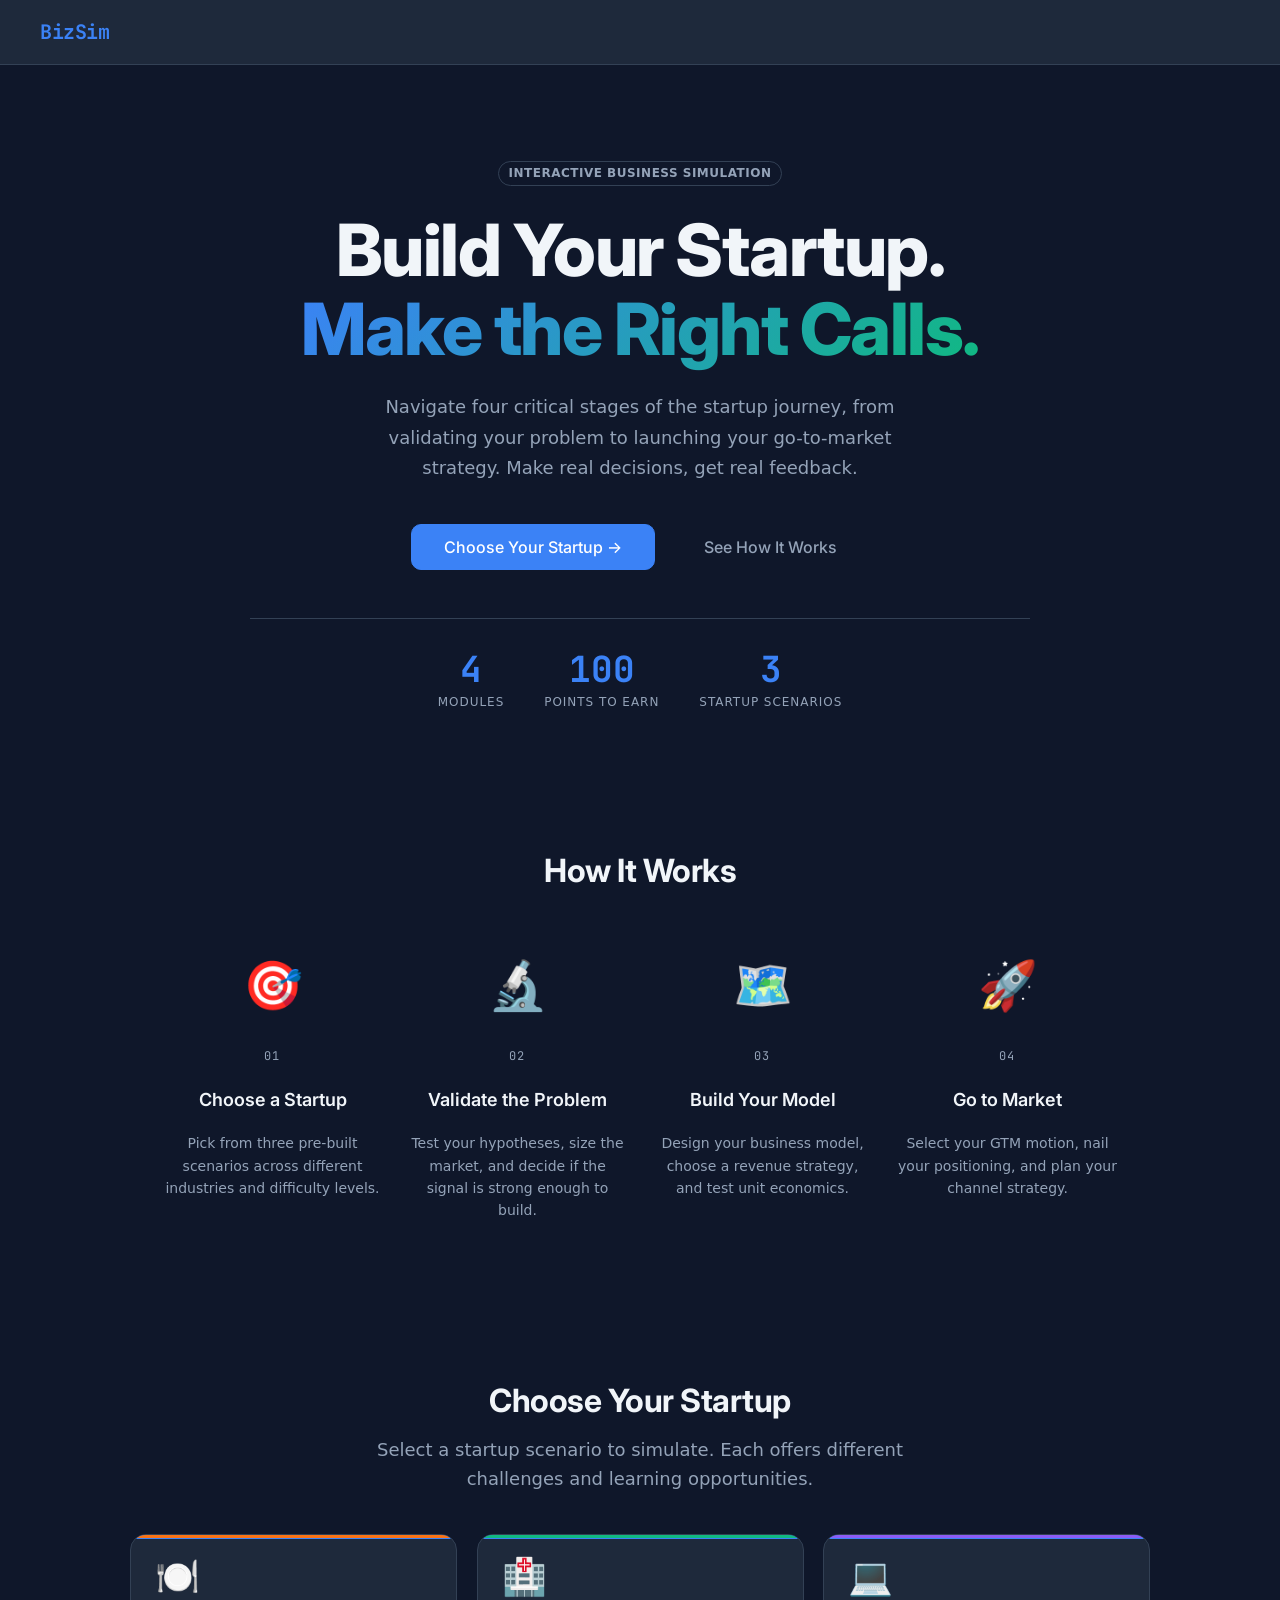
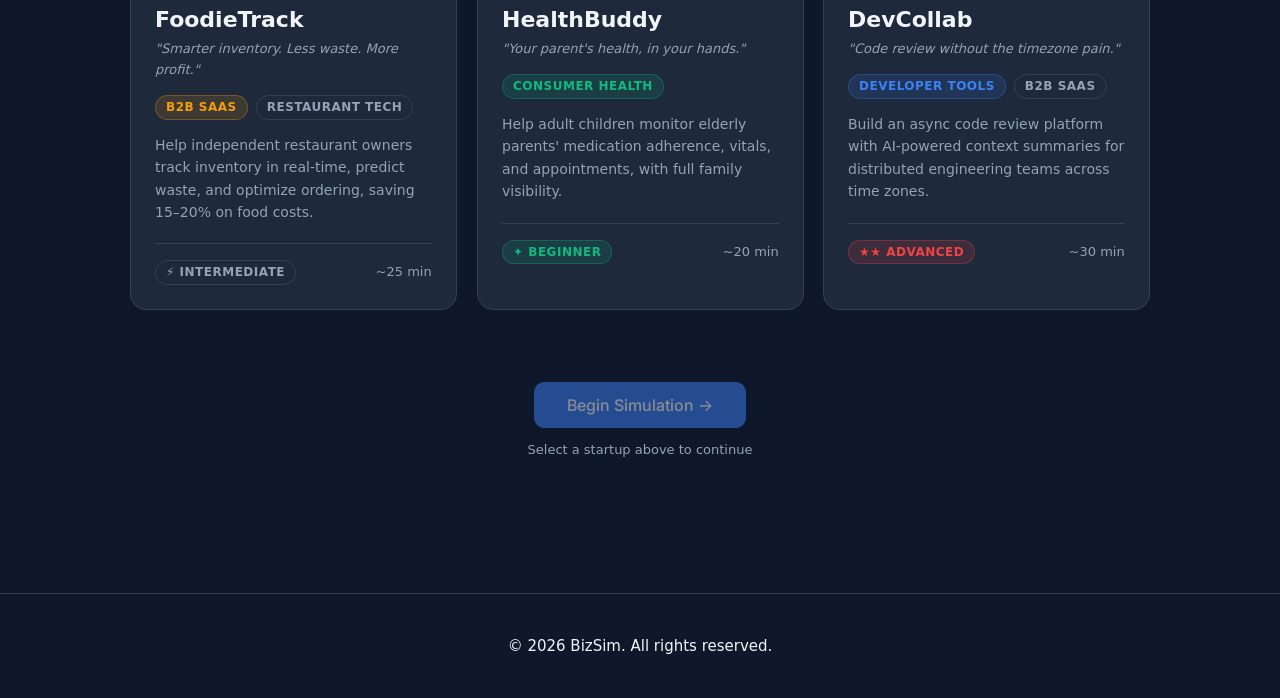
==== commit dc213ce7: "small changes" ====
--- a/index.html
+++ b/index.html
@@ -336,7 +336,7 @@
       <span class="gradient-text">Make the Right Calls.</span>
     </h1>
     <p class="hero-subtitle">
-      Navigate four critical stages of the startup journey — from validating your problem to launching your go-to-market strategy. Make real decisions, get real feedback.
+      Navigate four critical stages of the startup journey, from validating your problem to launching your go-to-market strategy. Make real decisions, get real feedback.
     </p>
     <div class="hero-cta">
       <button class="btn btn-primary btn-lg" id="btn-start-hero">Choose Your Startup →</button>
@@ -434,7 +434,7 @@
           <span class="badge badge-warning">B2B SaaS</span>
           <span class="badge badge-neutral">Restaurant Tech</span>
         </div>
-        <p class="scenario-card-description">Help independent restaurant owners track inventory in real-time, predict waste, and optimize ordering — saving 15–20% on food costs.</p>
+        <p class="scenario-card-description">Help independent restaurant owners track inventory in real-time, predict waste, and optimize ordering, saving 15–20% on food costs.</p>
         <div class="scenario-card-footer">
           <span class="badge badge-neutral">⚡ Intermediate</span>
           <span class="text-muted text-sm">~25 min</span>
@@ -451,7 +451,7 @@
         <div class="scenario-card-industry">
           <span class="badge badge-success">Consumer Health</span>
         </div>
-        <p class="scenario-card-description">Help adult children monitor elderly parents' medication adherence, vitals, and appointments — with full family visibility.</p>
+        <p class="scenario-card-description">Help adult children monitor elderly parents' medication adherence, vitals, and appointments, with full family visibility.</p>
         <div class="scenario-card-footer">
           <span class="badge badge-success">✦ Beginner</span>
           <span class="text-muted text-sm">~20 min</span>
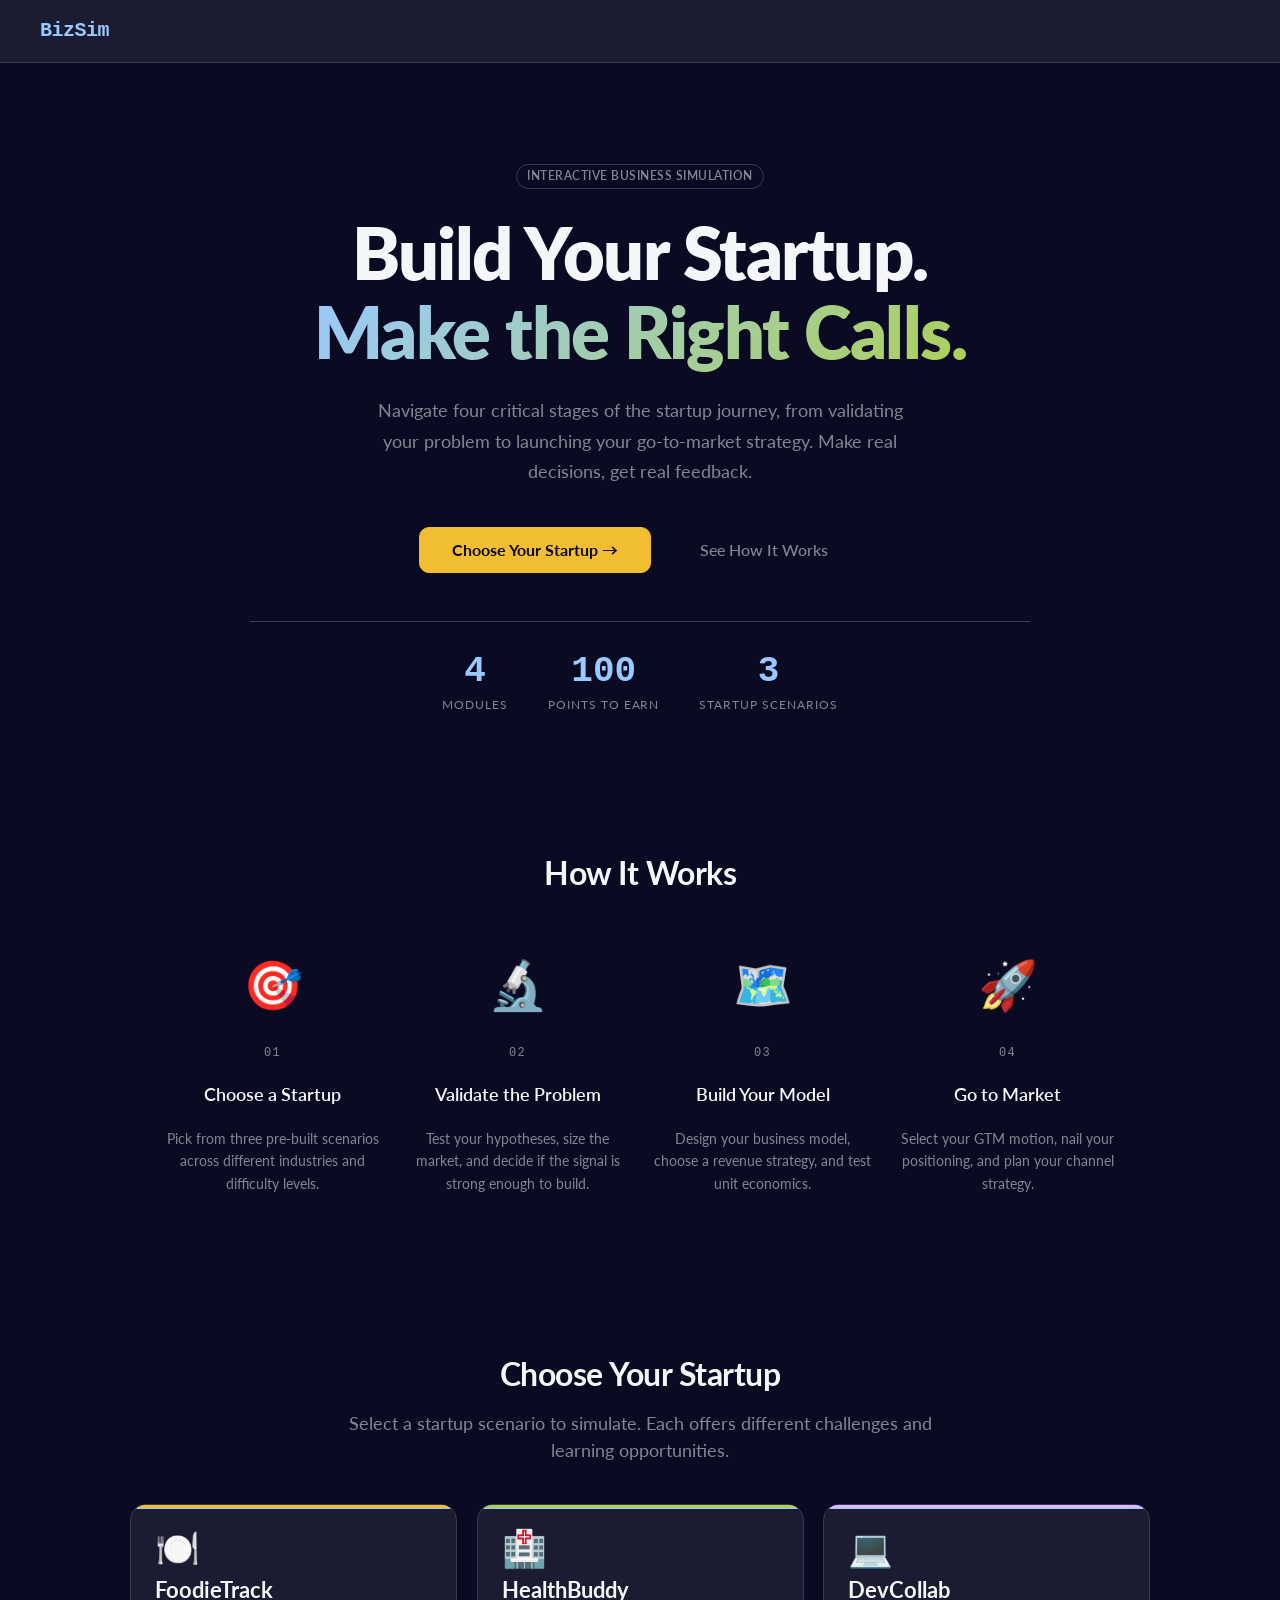
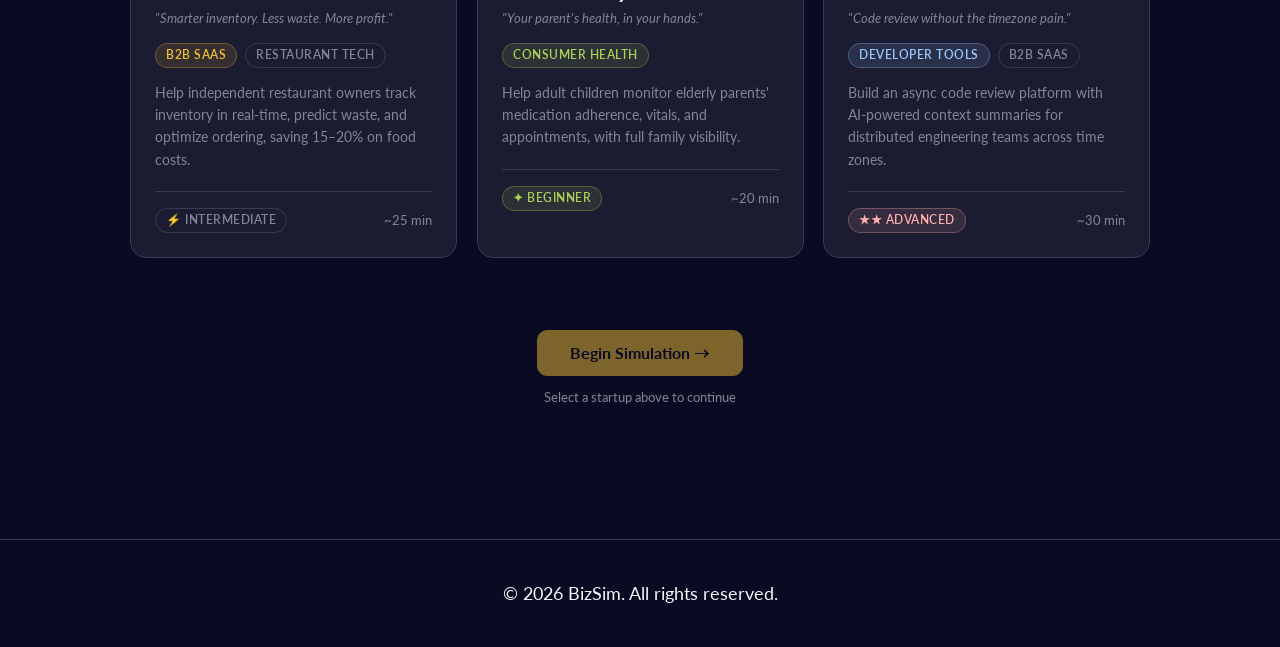
==== commit 9e72683f: "Apply Command-line Chic design system (freeCodeCamp palette) - Replace color tokens with fCC navy gr" ====
--- a/index.html
+++ b/index.html
@@ -96,7 +96,7 @@
 
     /* GRADIENT TEXT */
     .gradient-text {
-      background: linear-gradient(135deg, var(--color-primary) 0%, var(--color-success) 100%);
+      background: linear-gradient(135deg, var(--color-cta) 0%, var(--color-success) 100%);
       -webkit-background-clip: text;
       background-clip: text;
       -webkit-text-fill-color: transparent;
@@ -228,7 +228,7 @@
       box-shadow: 0 16px 40px rgba(0, 0, 0, 0.4);
     }
     .scenario-card.selected {
-      box-shadow: 0 0 0 2px var(--color-primary), 0 16px 40px rgba(59, 130, 246, 0.2);
+      box-shadow: 0 0 0 2px var(--color-cta), 0 8px 24px rgba(241, 190, 50, 0.15);
     }
     .scenario-card-accent {
       position: absolute;
@@ -244,8 +244,8 @@
       width: 24px;
       height: 24px;
       border-radius: 50%;
-      background: var(--color-primary);
-      color: white;
+      background: var(--color-cta);
+      color: var(--color-cta-text);
       font-size: 12px;
       font-weight: 700;
       display: flex;
@@ -425,7 +425,7 @@
 
       <!-- FoodieTrack -->
       <div class="scenario-card fade-in-up stagger-1" data-scenario="foodietrack">
-        <div class="scenario-card-accent" style="background: #F97316"></div>
+        <div class="scenario-card-accent" style="background: #f1be32"></div>
         <div class="scenario-select-check">✓</div>
         <div class="scenario-card-icon">🍽️</div>
         <div class="scenario-card-title">FoodieTrack</div>
@@ -443,7 +443,7 @@
 
       <!-- HealthBuddy -->
       <div class="scenario-card fade-in-up stagger-2" data-scenario="healthbuddy">
-        <div class="scenario-card-accent" style="background: #10B981"></div>
+        <div class="scenario-card-accent" style="background: #acd157"></div>
         <div class="scenario-select-check">✓</div>
         <div class="scenario-card-icon">🏥</div>
         <div class="scenario-card-title">HealthBuddy</div>
@@ -460,7 +460,7 @@
 
       <!-- DevCollab -->
       <div class="scenario-card fade-in-up stagger-3" data-scenario="devcollab">
-        <div class="scenario-card-accent" style="background: #8B5CF6"></div>
+        <div class="scenario-card-accent" style="background: #dbb8ff"></div>
         <div class="scenario-select-check">✓</div>
         <div class="scenario-card-icon">💻</div>
         <div class="scenario-card-title">DevCollab</div>
--- a/css/main.css
+++ b/css/main.css
@@ -3,37 +3,41 @@
    Design System & Complete Component Library
    ========================================================================== */
 
-@import url('https://fonts.googleapis.com/css2?family=Inter:wght@400;500;600;700;800&family=JetBrains+Mono:wght@400;500&display=swap');
+@import url('https://fonts.googleapis.com/css2?family=Lato:ital,wght@0,300;0,400;0,700;1,300;1,400;1,700&display=swap');
 
 /* ==========================================================================
    1. CSS CUSTOM PROPERTIES
    ========================================================================== */
 
 :root {
-  /* Color Palette */
-  --color-bg:              #0F172A;
-  --color-surface:         #1E293B;
-  --color-surface-2:       #263548;
-  --color-border:          #334155;
-  --color-primary:         #3B82F6;
-  --color-primary-hover:   #2563EB;
-  --color-primary-glow:    rgba(59, 130, 246, 0.15);
-  --color-success:         #10B981;
-  --color-success-glow:    rgba(16, 185, 129, 0.15);
-  --color-warning:         #F59E0B;
-  --color-warning-glow:    rgba(245, 158, 11, 0.15);
-  --color-danger:          #EF4444;
-  --color-danger-glow:     rgba(239, 68, 68, 0.15);
-  --color-text:            #F1F5F9;
-  --color-text-muted:      #94A3B8;
-  --color-text-subtle:     #64748B;
-  --color-sidebar:         #0D1B2E;
-  --color-sidebar-active:  #1E3A5F;
+  /* Color Palette — Command-line Chic / freeCodeCamp */
+  --color-bg:              #0a0a23;   /* gray-90: deepest background        */
+  --color-surface:         #1b1b32;   /* gray-85: secondary background      */
+  --color-surface-2:       #2a2a40;   /* gray-80: surface / editor          */
+  --color-border:          #3b3b4f;   /* gray-75: borders / subtle          */
+  --color-primary:         #99c9ff;   /* blue-light: links / interactive    */
+  --color-primary-hover:   #7ab4f0;
+  --color-primary-glow:    rgba(153, 201, 255, 0.12);
+  --color-cta:             #f1be32;   /* yellow: primary CTA / buttons      */
+  --color-cta-hover:       #e5b020;
+  --color-cta-text:        #0a0a23;   /* dark text on yellow CTA            */
+  --color-success:         #acd157;   /* green-light: completion / strings  */
+  --color-success-glow:    rgba(172, 209, 87, 0.12);
+  --color-warning:         #f1be32;   /* yellow: warnings / classes         */
+  --color-warning-glow:    rgba(241, 190, 50, 0.12);
+  --color-danger:          #ffadad;   /* red-light: errors / destructive    */
+  --color-danger-glow:     rgba(255, 173, 173, 0.12);
+  --color-text:            #f5f6f7;   /* gray-05: primary foreground        */
+  --color-text-muted:      #858591;   /* gray-45: muted text                */
+  --color-text-subtle:     #5a5a6e;   /* between gray-45 and gray-75        */
+  --color-sidebar:         #0a0a23;   /* gray-90: sidebar background        */
+  --color-sidebar-active:  #1b1b32;   /* gray-85: active nav item           */
+  --color-focus:           #198eee;   /* blue-mid: focus ring (all elements) */
 
   /* Typography */
-  --font-heading: 'Inter', system-ui, sans-serif;
-  --font-body:    system-ui, -apple-system, sans-serif;
-  --font-mono:    'JetBrains Mono', monospace;
+  --font-heading: 'Lato', -apple-system, BlinkMacSystemFont, 'Segoe UI', sans-serif;
+  --font-body:    'Lato', -apple-system, BlinkMacSystemFont, 'Segoe UI', sans-serif;
+  --font-mono:    'Fira Mono', Menlo, Consolas, monospace;
 
   /* Spacing Scale */
   --space-1:  4px;
@@ -58,7 +62,7 @@
   --shadow-sm:          0 1px 3px rgba(0, 0, 0, 0.3), 0 1px 2px rgba(0, 0, 0, 0.4);
   --shadow-md:          0 4px 12px rgba(0, 0, 0, 0.4), 0 2px 4px rgba(0, 0, 0, 0.3);
   --shadow-lg:          0 12px 32px rgba(0, 0, 0, 0.5);
-  --shadow-glow-primary: 0 0 20px rgba(59, 130, 246, 0.3);
+  --shadow-glow-primary: 0 0 16px rgba(153, 201, 255, 0.2);
 }
 
 
@@ -75,6 +79,7 @@
 }
 
 html {
+  font-size: 18px;
   scroll-behavior: smooth;
   -webkit-text-size-adjust: 100%;
 }
@@ -83,8 +88,8 @@
   background-color: var(--color-bg);
   color: var(--color-text);
   font-family: var(--font-body);
-  font-size: 15px;
-  line-height: 1.6;
+  font-size: 1rem;   /* 18px via html root */
+  line-height: 1.5;
   min-height: 100vh;
   -webkit-font-smoothing: antialiased;
   -moz-osx-font-smoothing: grayscale;
@@ -608,21 +613,21 @@
 }
 
 .btn:focus-visible {
-  outline: 2px solid var(--color-primary);
+  outline: 2px solid var(--color-focus);
   outline-offset: 2px;
 }
 
 /* Variants */
 .btn-primary {
-  background-color: var(--color-primary);
-  color: #fff;
-  border-color: var(--color-primary);
+  background-color: var(--color-cta);
+  color: var(--color-cta-text);
+  border-color: var(--color-cta);
+  font-weight: 700;
 }
 
 .btn-primary:hover {
-  background-color: var(--color-primary-hover);
-  border-color: var(--color-primary-hover);
-  box-shadow: var(--shadow-glow-primary);
+  background-color: var(--color-cta-hover);
+  border-color: var(--color-cta-hover);
 }
 
 .btn-secondary {
@@ -649,25 +654,26 @@
 }
 
 .btn-danger {
-  background-color: var(--color-danger);
-  color: #fff;
+  background-color: var(--color-danger-glow);
+  color: var(--color-danger);
   border-color: var(--color-danger);
 }
 
 .btn-danger:hover {
-  background-color: #DC2626;
-  border-color: #DC2626;
+  background-color: rgba(255, 173, 173, 0.22);
+  border-color: var(--color-danger);
 }
 
 .btn-success {
-  background-color: var(--color-success);
-  color: #fff;
+  background-color: var(--color-success-glow);
+  color: var(--color-success);
   border-color: var(--color-success);
+  font-weight: 700;
 }
 
 .btn-success:hover {
-  background-color: #059669;
-  border-color: #059669;
+  background-color: rgba(172, 209, 87, 0.22);
+  border-color: var(--color-success);
 }
 
 /* Sizes */
@@ -735,25 +741,25 @@
 .badge-primary {
   background-color: var(--color-primary-glow);
   color: var(--color-primary);
-  border: 1px solid rgba(59, 130, 246, 0.3);
+  border: 1px solid rgba(153, 201, 255, 0.3);
 }
 
 .badge-success {
   background-color: var(--color-success-glow);
   color: var(--color-success);
-  border: 1px solid rgba(16, 185, 129, 0.3);
+  border: 1px solid rgba(172, 209, 87, 0.3);
 }
 
 .badge-warning {
   background-color: var(--color-warning-glow);
   color: var(--color-warning);
-  border: 1px solid rgba(245, 158, 11, 0.3);
+  border: 1px solid rgba(241, 190, 50, 0.3);
 }
 
 .badge-danger {
   background-color: var(--color-danger-glow);
   color: var(--color-danger);
-  border: 1px solid rgba(239, 68, 68, 0.3);
+  border: 1px solid rgba(255, 173, 173, 0.3);
 }
 
 .badge-neutral {
@@ -1003,12 +1009,12 @@
   background-color: var(--color-primary);
   cursor: pointer;
   border: none;
-  box-shadow: 0 0 0 3px rgba(59, 130, 246, 0.2);
+  box-shadow: 0 0 0 3px rgba(153, 201, 255, 0.15);
   transition: box-shadow 0.15s ease, transform 0.15s ease;
 }
 
 .range-slider::-webkit-slider-thumb:hover {
-  box-shadow: 0 0 0 5px rgba(59, 130, 246, 0.3);
+  box-shadow: 0 0 0 5px rgba(153, 201, 255, 0.22);
   transform: scale(1.1);
 }
 
@@ -1019,7 +1025,7 @@
   background-color: var(--color-primary);
   cursor: pointer;
   border: none;
-  box-shadow: 0 0 0 3px rgba(59, 130, 246, 0.2);
+  box-shadow: 0 0 0 3px rgba(153, 201, 255, 0.15);
 }
 
 .range-slider::-moz-range-track {
@@ -1488,7 +1494,7 @@
   gap: var(--space-3);
   padding: var(--space-6);
   background-color: var(--color-primary-glow);
-  border: 1px solid rgba(59, 130, 246, 0.3);
+  border: 1px solid rgba(153, 201, 255, 0.22);
   border-radius: var(--radius-xl);
 }
 
@@ -2055,7 +2061,7 @@
   height: 28px;
   border-radius: var(--radius-full);
   background-color: var(--color-primary-glow);
-  border: 1px solid rgba(59, 130, 246, 0.4);
+  border: 1px solid rgba(153, 201, 255, 0.28);
   display: flex;
   align-items: center;
   justify-content: center;
@@ -2497,7 +2503,7 @@
   --shadow-lg:     0 10px 25px -5px rgba(0,0,0,0.4);
   --transition:    150ms ease;
   /* Convenience color aliases */
-  --color-primary-glow: rgba(59, 130, 246, 0.15);
+  --color-primary-glow: rgba(153, 201, 255, 0.12);
 }
 
 /* --- score-ring-value ---
@@ -2540,7 +2546,7 @@
   font-weight: 600;
   color: var(--color-primary);
   background-color: var(--color-primary-glow);
-  border: 1px solid rgba(59, 130, 246, 0.25);
+  border: 1px solid rgba(153, 201, 255, 0.18);
   border-radius: var(--radius-full);
   padding: 2px 10px;
   margin-top: 4px;
@@ -2555,7 +2561,7 @@
   gap: 6px;
   padding: 5px 12px;
   background-color: var(--color-primary-glow);
-  border: 1px solid rgba(59, 130, 246, 0.2);
+  border: 1px solid rgba(153, 201, 255, 0.15);
   border-radius: var(--radius-full);
   font-size: 11px;
   font-weight: 600;
@@ -2595,7 +2601,7 @@
   line-height: 1.7;
   margin-bottom: var(--space-6);
   padding: var(--space-4) var(--space-5);
-  background-color: rgba(59, 130, 246, 0.05);
+  background-color: rgba(153, 201, 255, 0.05);
   border-left: 3px solid var(--color-primary);
   border-radius: 0 var(--radius-md) var(--radius-md) 0;
 }
@@ -2718,7 +2724,7 @@
   width: 56px;
   height: 56px;
   background-color: var(--color-primary-glow);
-  border: 1px solid rgba(59, 130, 246, 0.25);
+  border: 1px solid rgba(153, 201, 255, 0.18);
   border-radius: var(--radius-full);
   display: flex;
   align-items: center;
--- a/css/animations.css
+++ b/css/animations.css
@@ -135,9 +135,9 @@
   animation-delay: 0.3s;
 }
 
-.score-ring-fill.ring-success { stroke: #10B981; }
-.score-ring-fill.ring-warning { stroke: #F59E0B; }
-.score-ring-fill.ring-danger  { stroke: #EF4444; }
+.score-ring-fill.ring-success { stroke: #acd157; }
+.score-ring-fill.ring-warning { stroke: #f1be32; }
+.score-ring-fill.ring-danger  { stroke: #ffadad; }
 
 
 /* ==========================================================================
@@ -146,10 +146,10 @@
 
 @keyframes pulse {
   0%, 100% {
-    box-shadow: 0 0 0 0 rgba(59, 130, 246, 0.4);
+    box-shadow: 0 0 0 0 rgba(153, 201, 255, 0.28);
   }
   50% {
-    box-shadow: 0 0 0 6px rgba(59, 130, 246, 0);
+    box-shadow: 0 0 0 6px rgba(153, 201, 255, 0);
   }
 }
 
@@ -233,16 +233,16 @@
   animation: confetti-fall 0.8s ease-out forwards;
 }
 
-.confetti-particle:nth-child(1)  { background-color: #3B82F6; left: 10%; top: 20%; animation-delay: 0.00s; animation-duration: 0.90s; }
-.confetti-particle:nth-child(2)  { background-color: #10B981; left: 20%; top: 10%; animation-delay: 0.08s; animation-duration: 0.75s; width: 6px; height: 6px; }
-.confetti-particle:nth-child(3)  { background-color: #F59E0B; left: 35%; top: 15%; animation-delay: 0.12s; animation-duration: 1.00s; border-radius: 50%; }
-.confetti-particle:nth-child(4)  { background-color: #EF4444; left: 50%; top:  5%; animation-delay: 0.04s; animation-duration: 0.85s; width: 10px; height: 10px; }
-.confetti-particle:nth-child(5)  { background-color: #8B5CF6; left: 65%; top: 18%; animation-delay: 0.16s; animation-duration: 0.70s; }
-.confetti-particle:nth-child(6)  { background-color: #EC4899; left: 75%; top:  8%; animation-delay: 0.02s; animation-duration: 0.95s; width: 6px; height: 6px; border-radius: 50%; }
-.confetti-particle:nth-child(7)  { background-color: #06B6D4; left: 85%; top: 22%; animation-delay: 0.10s; animation-duration: 0.80s; }
-.confetti-particle:nth-child(8)  { background-color: #F97316; left: 42%; top: 28%; animation-delay: 0.20s; animation-duration: 0.65s; width: 10px; height: 4px; }
-.confetti-particle:nth-child(9)  { background-color: #A3E635; left: 58%; top: 12%; animation-delay: 0.06s; animation-duration: 1.10s; border-radius: 50%; }
-.confetti-particle:nth-child(10) { background-color: #FDE047; left: 28%; top: 25%; animation-delay: 0.14s; animation-duration: 0.78s; width: 7px; height: 7px; }
+.confetti-particle:nth-child(1)  { background-color: #99c9ff; left: 10%; top: 20%; animation-delay: 0.00s; animation-duration: 0.90s; }
+.confetti-particle:nth-child(2)  { background-color: #acd157; left: 20%; top: 10%; animation-delay: 0.08s; animation-duration: 0.75s; width: 6px; height: 6px; }
+.confetti-particle:nth-child(3)  { background-color: #f1be32; left: 35%; top: 15%; animation-delay: 0.12s; animation-duration: 1.00s; border-radius: 50%; }
+.confetti-particle:nth-child(4)  { background-color: #ffadad; left: 50%; top:  5%; animation-delay: 0.04s; animation-duration: 0.85s; width: 10px; height: 10px; }
+.confetti-particle:nth-child(5)  { background-color: #dbb8ff; left: 65%; top: 18%; animation-delay: 0.16s; animation-duration: 0.70s; }
+.confetti-particle:nth-child(6)  { background-color: #ffadad; left: 75%; top:  8%; animation-delay: 0.02s; animation-duration: 0.95s; width: 6px; height: 6px; border-radius: 50%; }
+.confetti-particle:nth-child(7)  { background-color: #99c9ff; left: 85%; top: 22%; animation-delay: 0.10s; animation-duration: 0.80s; }
+.confetti-particle:nth-child(8)  { background-color: #f1be32; left: 42%; top: 28%; animation-delay: 0.20s; animation-duration: 0.65s; width: 10px; height: 4px; }
+.confetti-particle:nth-child(9)  { background-color: #acd157; left: 58%; top: 12%; animation-delay: 0.06s; animation-duration: 1.10s; border-radius: 50%; }
+.confetti-particle:nth-child(10) { background-color: #dbb8ff; left: 28%; top: 25%; animation-delay: 0.14s; animation-duration: 0.78s; width: 7px; height: 7px; }
 
 
 /* ==========================================================================
